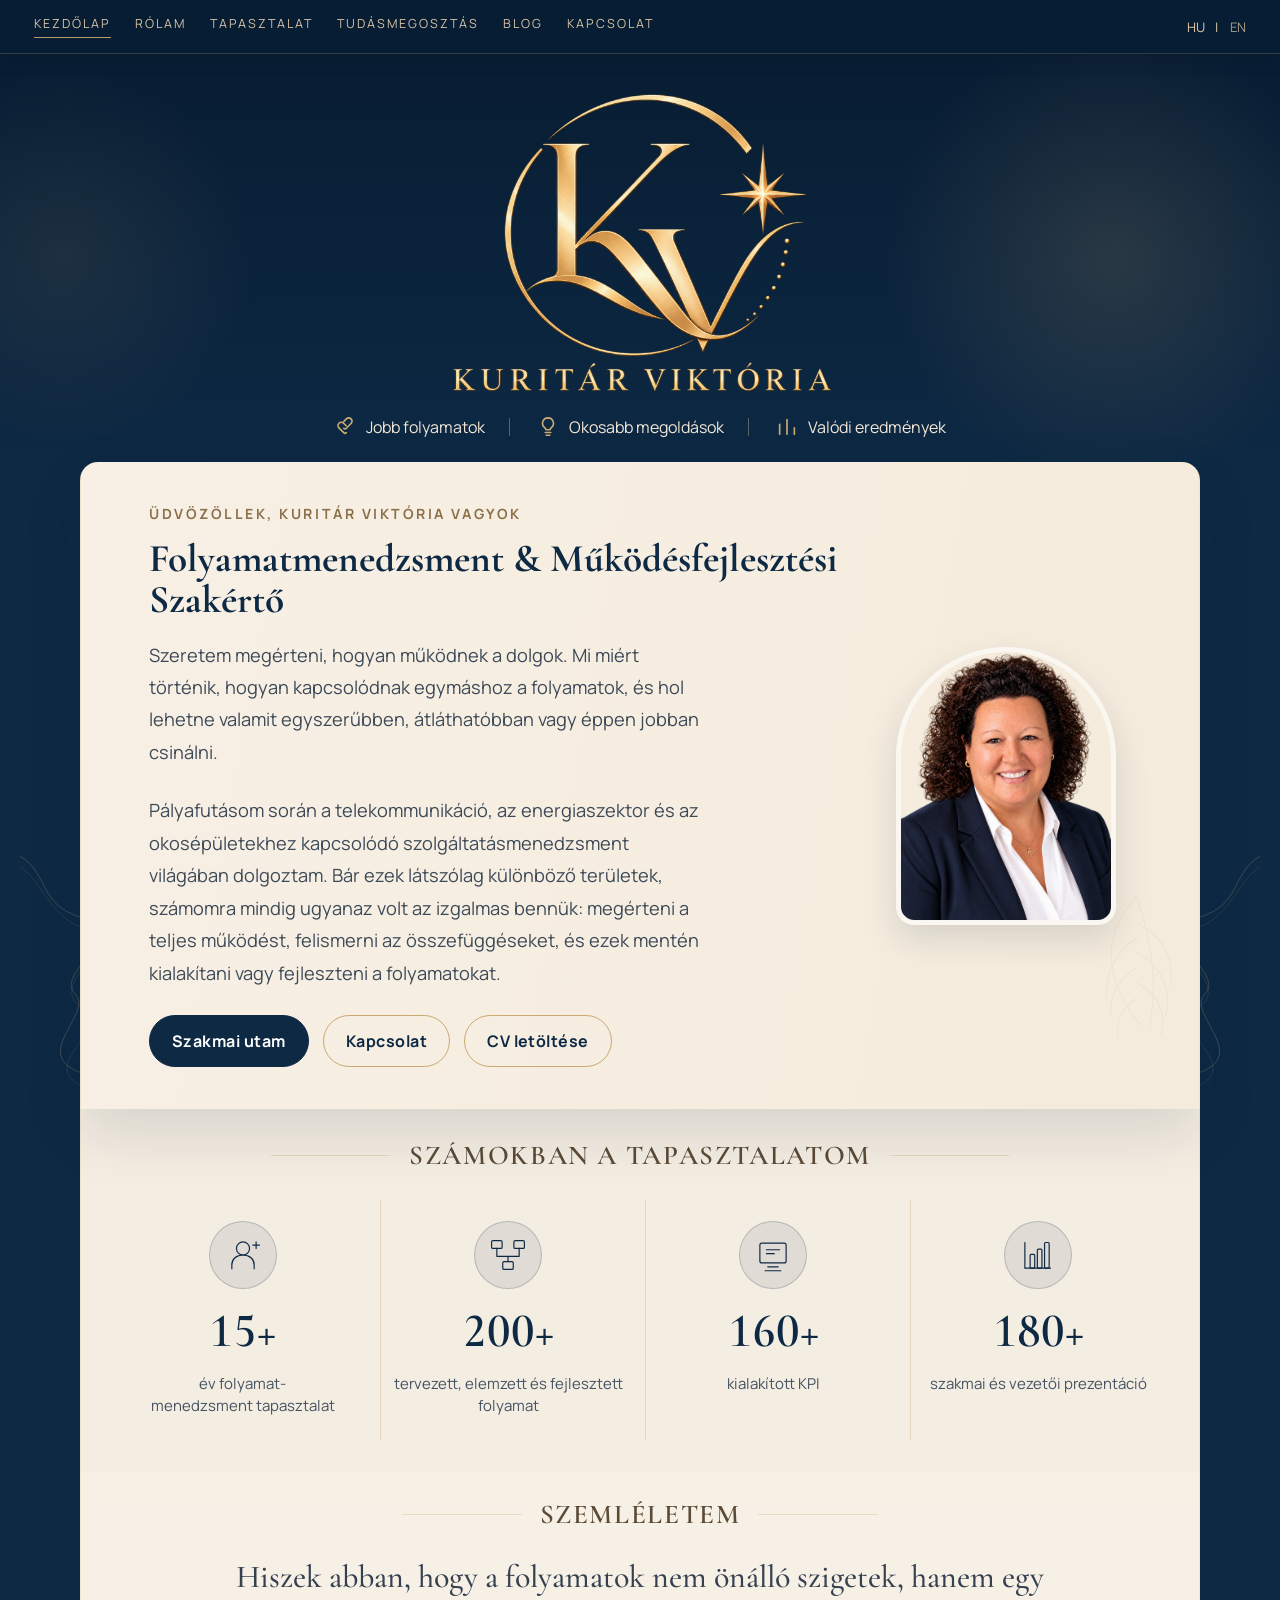
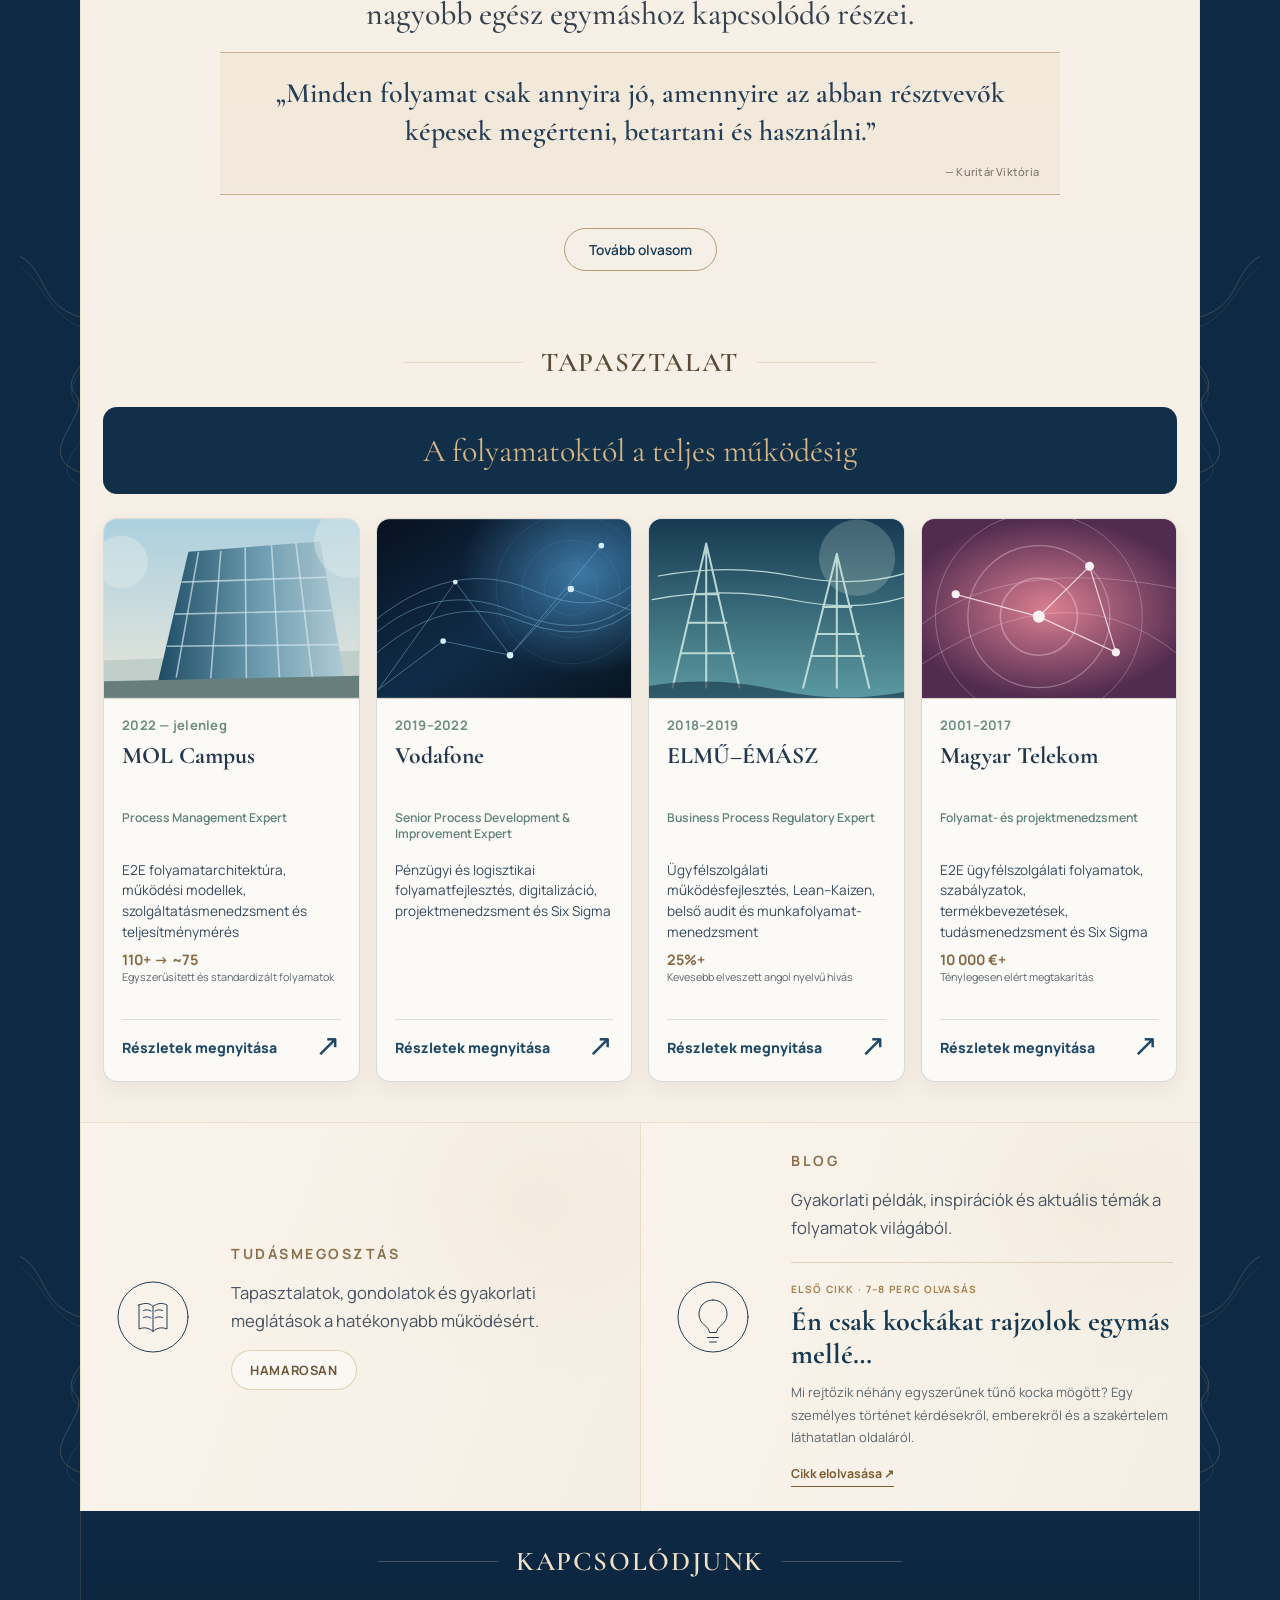
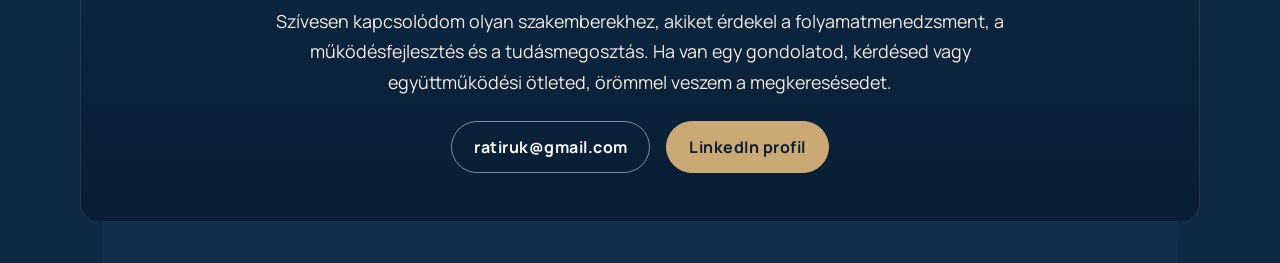
==== index.html @ 0b362d2a "Update index.html" ====
<!doctype html>
<html lang="hu">
<head>
  <meta charset="utf-8">
  <meta name="viewport" content="width=device-width, initial-scale=1">
<meta name="description" content="Kuritár Viktória – folyamatmenedzsment és működésfejlesztés. E2E folyamatok, működési modellek, szakmai tapasztalatok és gondolatok.">  <meta property="og:title" content="Kuritár Viktória | RATIRUK">
  <meta property="og:description" content="Folyamatmenedzsment, működésfejlesztés és szakmai tapasztalatok.">
  <meta property="og:type" content="website">
  <meta property="og:url" content="https://ratiruk.hu/">
  <link rel="canonical" href="https://ratiruk.hu/">
<title>Kuritár Viktória | Folyamatmenedzsment és Működésfejlesztés</title>
  <link rel="preconnect" href="https://fonts.googleapis.com">
  <link rel="preconnect" href="https://fonts.gstatic.com" crossorigin>
  <link href="https://fonts.googleapis.com/css2?family=Cormorant+Garamond:wght@400;500;600;700&family=Manrope:wght@400;500;600;700&family=Allura&display=swap" rel="stylesheet">
  <link rel="stylesheet" href="styles.css">
  <script defer src="script.js"></script>
</head>
<body>
  <a class="skip-link" href="#content">Ugrás a tartalomra</a>

  <div class="site-header">
    <div class="site-header__inner">
      <header class="topbar">
        <nav class="topnav" aria-label="Fő navigáció">
          <a href="#top" data-i18n="navHome">Kezdőlap</a>
          <a href="#about" data-i18n="navAbout">Rólam</a>
          <a href="#experience" data-i18n="navExperience">Tapasztalat</a>
          <a href="#knowledge" data-i18n="navKnowledge">Tudásmegosztás</a>
          <a href="#blog" data-i18n="navBlog">Blog</a>
          <a href="#contact" data-i18n="navContact">Kapcsolat</a>
        </nav>
        <div class="lang-switch" aria-label="Nyelvválasztó">
          <button class="active" data-lang="hu">HU</button>
          <span>|</span>
          <button data-lang="en">EN</button>
        </div>
      </header>
    </div>
  </div>

  <section class="hero-band" id="top">
    <div class="hero-band__ornaments hero-band__ornaments--left" aria-hidden="true"></div>
    <div class="hero-band__ornaments hero-band__ornaments--right" aria-hidden="true"></div>

    <div class="hero-band__inner">


      <div class="hero-layout">

        <div class="hero-center">
          <img class="hero-logo-final" src="assets/kv-final-user.png" alt="Kuritár Viktória – összefonódó arany KV monogram">
          <div class="hero-values">
            <div class="value-item">
              <svg viewBox="0 0 24 24" aria-hidden="true"><path d="M10.6 13.4a2 2 0 0 0 2.8 0l5.2-5.2a3.6 3.6 0 1 0-5.1-5.1L10.8 5.8m2.6 12.4a2 2 0 0 1-2.8 0l-5.2-5.2a3.6 3.6 0 0 1 5.1-5.1l2.7 2.7"/></svg>
              <span data-i18n="motto1">Jobb folyamatok</span>
            </div>
            <div class="value-item">
              <svg viewBox="0 0 24 24" aria-hidden="true"><path d="M9 18h6m-5 3h4M12 2a6 6 0 0 0-3.7 10.7c.8.7 1.4 1.5 1.7 2.3h4c.3-.8.9-1.6 1.7-2.3A6 6 0 0 0 12 2Z"/></svg>
              <span data-i18n="motto2">Okosabb megoldások</span>
            </div>
            <div class="value-item">
              <svg viewBox="0 0 24 24" aria-hidden="true"><path d="M4 20V9m8 11V4m8 16v-7"/></svg>
              <span data-i18n="motto3">Valódi eredmények</span>
            </div>
          </div>
        </div>
      </div>
    </div>
  </section>

  <main id="content" class="page-shell">
    <section class="intro-card section-block">

      <div class="intro-card__content">
        <p class="eyebrow" data-i18n="introEyebrow">Üdvözöllek, Kuritár Viktória vagyok</p>
        <h1 data-i18n="introTitle">Folyamatmenedzsment &amp; Működésfejlesztési Szakértő</h1>
        <p class="intro-card__lead" data-i18n="introLead">Szeretem megérteni, hogyan működnek a dolgok. Mi miért történik, hogyan kapcsolódnak egymáshoz a folyamatok, és hol lehetne valamit egyszerűbben, átláthatóbban vagy éppen jobban csinálni.</p>
        <p class="intro-card__lead intro-card__lead--second" data-i18n="introLead2">Pályafutásom során a telekommunikáció, az energiaszektor és az okosépületekhez kapcsolódó szolgáltatásmenedzsment világában dolgoztam. Bár ezek látszólag különböző területek, számomra mindig ugyanaz volt az izgalmas bennük: megérteni a teljes működést, felismerni az összefüggéseket, és ezek mentén kialakítani vagy fejleszteni a folyamatokat.</p>
        <div class="intro-card__actions">
          <a class="btn btn--solid" href="#experience" data-i18n="ctaExperience">Szakmai utam</a>
          <a class="btn btn--outline" href="#contact" data-i18n="ctaContact">Kapcsolat</a>
          <a class="btn btn--outline" href="assets/Kuritar_Viktoria_CV_EN.pdf" download="Kuritar_Viktoria_CV_EN.pdf" data-i18n="ctaCv">CV letöltése</a>
        </div>
      </div>
      <div class="intro-card__portrait">
        <img src="assets/viktoria-kuritar.png" alt="Kuritár Viktória portréja">
      </div>
      <div class="intro-card__leaf" aria-hidden="true"></div>
    </section>

    <section class="stats-card section-block">
      <div class="section-heading section-heading--center">
        <span data-i18n="statsHeading">Számokban a tapasztalatom</span>
      </div>
      <div class="stats-grid">
        <article class="stat-card stat-card--highlight">
          <div class="stat-card__icon">
            <svg viewBox="0 0 64 64" aria-hidden="true"><circle cx="32" cy="22" r="10"/><path d="M15 53v-6c0-9 7-15 17-15s17 6 17 15v6"/><path d="M47 17h10M52 12v10"/></svg>
          </div>
          <div class="stat-card__body"><strong>15+</strong><span class="stat-label stat-label--first" data-i18n="stat1">év folyamat-<br class="hu-only-break">menedzsment tapasztalat</span></div>
        </article>
        <article class="stat-card stat-card--highlight">
          <div class="stat-card__icon">
            <svg viewBox="0 0 64 64" aria-hidden="true"><rect x="7" y="10" width="16" height="12" rx="2"/><rect x="41" y="10" width="16" height="12" rx="2"/><rect x="24" y="42" width="16" height="12" rx="2"/><path d="M15 22v12h17v8m17-20v12H32"/></svg>
          </div>
          <div class="stat-card__body"><strong>200+</strong><span data-i18n="stat2">tervezett, elemzett és fejlesztett folyamat</span></div>
        </article>
        <article class="stat-card">
          <div class="stat-card__icon">
            <svg viewBox="0 0 64 64" aria-hidden="true"><rect x="12" y="14" width="40" height="30" rx="3"/><path d="M24 50h16M20 56h24"/><path d="M22 24h20M22 30h12"/></svg>
          </div>
          <div class="stat-card__body"><strong>160+</strong><span data-i18n="stat3">kialakított KPI</span></div>
        </article>
        <article class="stat-card">
          <div class="stat-card__icon">
            <svg viewBox="0 0 64 64" aria-hidden="true"><path d="M12 52V13m0 39h39"/><rect x="20" y="31" width="7" height="21" rx="1.5"/><rect x="31" y="23" width="7" height="29" rx="1.5"/><rect x="42" y="13" width="7" height="39" rx="1.5"/></svg>
          </div>
          <div class="stat-card__body"><strong data-i18n="stat4Strong">180+</strong><span data-i18n="stat4">szakmai és vezetői prezentáció</span></div>
        </article>
      </div>
    </section>

    <section id="about" class="philosophy-card section-block">
      <div class="section-heading section-heading--center">
        <span data-i18n="aboutHeading">Szemléletem</span>
      </div>
      <blockquote class="philosophy-quote" data-i18n="aboutQuote">Hiszek abban, hogy a folyamatok nem önálló szigetek, hanem egy nagyobb egész egymáshoz kapcsolódó részei.</blockquote>
      <figure class="philosophy-citation"><blockquote class="philosophy-signature" data-i18n="aboutSignature">„Minden folyamat csak annyira jó, amennyire az abban résztvevők képesek megérteni, betartani és használni.”</blockquote><figcaption class="philosophy-author" data-i18n="aboutAuthor">— Kuritár Viktória</figcaption></figure>
      <button class="philosophy-toggle" type="button" aria-expanded="false" aria-controls="philosophy-more" data-i18n="readMore">Tovább olvasom</button>
      <div id="philosophy-more" class="philosophy-more" hidden>
      <p class="philosophy-text" data-i18n="aboutText1">Számomra a működés valójában egyetlen nagy, összefüggő folyamat, amelyet a könnyebb megértés, tervezés és működtetés érdekében kisebb részekre bontunk. Ezeket azonban sosem érdemes egymástól elszigetelten vizsgálni, hiszen minden folyamat hatással van valami másra.</p>
      <p class="philosophy-text philosophy-text--secondary" data-i18n="aboutText2">Azt is vallom, hogy egy folyamat nem attól jó, hogy szépen néz ki egy ábrán, hanem attól, hogy a gyakorlatban is működik. Ahogy mondani szoktam:</p>
      <p class="philosophy-text" data-i18n="aboutText3">A munkámat leginkább egy GPS működéséhez tudnám hasonlítani. Megtervezem az utat A-ból B-be, megmutatom az irányt és a fontos állomásokat. Ha menet közben akadályba ütközünk, újratervezünk. Mert nem az a lényeg, hogy mindenáron az eredeti útvonalhoz ragaszkodjunk, hanem hogy tudjuk, hová szeretnénk eljutni, és megtaláljuk oda a legjobb utat.</p>
      <p class="philosophy-text philosophy-text--secondary" data-i18n="aboutText4">Számomra erről szól a jó folyamatmenedzsment: világos irányokról, egyértelmű felelősségekről, együttműködésről és olyan megoldásokról, amelyek valóban segítik az emberek mindennapi munkáját.</p>
      </div>
    </section>

    <section id="experience" class="experience-card section-block">
      <div class="section-heading section-heading--center">
        <span data-i18n="expHeading">Tapasztalat</span>
      </div>
      <div class="career-journey" aria-label="Szakmai fejlődési ív">
        <p class="career-journey__eyebrow" data-i18n="journeyHeading">A folyamatoktól a teljes működésig</p>
      </div>
      <div class="experience-grid">
        <article class="exp-tile" data-theme="campus">
          <img src="assets/campus.svg" alt="MOL Campus illusztráció">
          <div class="exp-body">
            <p class="exp-date">2022 — jelenleg</p>
            <h3>MOL Campus</h3>
            <p class="exp-role">Process Management Expert</p>
            <p class="exp-copy" data-i18n="expDesc1">E2E folyamatarchitektúra, működési modellek, szolgáltatásmenedzsment és teljesítménymérés</p>
            <div class="exp-result"><strong>110+ → ~75</strong><span data-i18n="resultCampus">Egyszerűsített és standardizált folyamatok</span></div>
            <div class="exp-footer"><button class="exp-open" data-career="campus" data-i18n="detailsOpen">Részletek megnyitása</button><span class="exp-arrow" aria-hidden="true">↗</span></div>
          </div>
        </article>
        <article class="exp-tile" data-theme="voda">
          <img src="assets/voda.svg" alt="Vodafone illusztráció">
          <div class="exp-body">
            <p class="exp-date">2019–2022</p>
            <h3>Vodafone</h3>
            <p class="exp-role">Senior Process Development &amp; Improvement Expert</p>
            <p class="exp-copy" data-i18n="expDesc2">Pénzügyi és logisztikai folyamatfejlesztés, digitalizáció, projektmenedzsment és Six Sigma</p>
            <div class="exp-result exp-result--empty" aria-hidden="true"></div>
            <div class="exp-footer"><button class="exp-open" data-career="voda" data-i18n="detailsOpen">Részletek megnyitása</button><span class="exp-arrow" aria-hidden="true">↗</span></div>
          </div>
        </article>
        <article class="exp-tile" data-theme="energy">
          <img src="assets/energy.svg" alt="Elmű illusztráció">
          <div class="exp-body">
            <p class="exp-date">2018–2019</p>
            <h3>ELMŰ–ÉMÁSZ</h3>
            <p class="exp-role">Business Process Regulatory Expert</p>
            <p class="exp-copy" data-i18n="expDesc3">Ügyfélszolgálati működésfejlesztés, Lean–Kaizen, belső audit és munkafolyamat-menedzsment</p>
            <div class="exp-result"><strong>25%+</strong><span data-i18n="resultEnergy">Kevesebb elveszett angol nyelvű hívás</span></div>
            <div class="exp-footer"><button class="exp-open" data-career="energy" data-i18n="detailsOpen">Részletek megnyitása</button><span class="exp-arrow" aria-hidden="true">↗</span></div>
          </div>
        </article>
        <article class="exp-tile" data-theme="telekom">
          <img src="assets/telekom.svg" alt="Telekom illusztráció">
          <div class="exp-body">
            <p class="exp-date">2001–2017</p>
            <h3>Magyar Telekom</h3>
            <p class="exp-role" data-i18n="expRole4">Folyamat- és projektmenedzsment</p>
            <p class="exp-copy" data-i18n="expDesc4">E2E ügyfélszolgálati folyamatok, szabályzatok, termékbevezetések, tudásmenedzsment és Six Sigma</p>
            <div class="exp-result"><strong>10 000 €+</strong><span data-i18n="resultTelekom">Ténylegesen elért megtakarítás</span></div>
            <div class="exp-footer"><button class="exp-open" data-career="telekom" data-i18n="detailsOpen">Részletek megnyitása</button><span class="exp-arrow" aria-hidden="true">↗</span></div>
          </div>
        </article>
      </div>
    </section>

    <section class="dual-feature-grid section-block">
      <article id="knowledge" class="feature-card feature-card--knowledge">
        <div class="feature-card__icon">
          <svg viewBox="0 0 160 160" aria-hidden="true"><circle cx="80" cy="80" r="70"/><path d="M52 56c12-5 22-4 28 3 9-7 19-8 28-3v48c-10-4-19-3-28 5-9-8-18-9-28-5V56Z"/><path d="M80 59v50M61 67c5-2 10-2 15 1m-15 13c5-2 10-2 15 1m8-14c5-3 10-3 15-1m-15 15c5-3 10-3 15-1"/></svg>
        </div>
        <div class="feature-card__content">
          <p class="eyebrow" data-i18n="knowledgeHeading">Tudásmegosztás</p>
          <p class="feature-text" data-i18n="knowledgeText">Tapasztalatok, gondolatok és gyakorlati meglátások a hatékonyabb működésért.</p>
          <span class="coming-soon" data-i18n="soon">Hamarosan</span>
        </div>
      </article>
      <article id="blog" class="feature-card feature-card--blog">
        <div class="feature-card__icon">
          <svg viewBox="0 0 160 160" aria-hidden="true"><circle cx="80" cy="80" r="70"/><path d="M80 46c-16 0-28 12-28 28 0 10 5 18 12 23 5 4 8 8 9 14h14c1-6 4-10 9-14 7-5 12-13 12-23 0-16-12-28-28-28Z"/><path d="M69 121h22m-18 9h14"/></svg>
        </div>
        <div class="feature-card__content">
          <p class="eyebrow" data-i18n="blogHeading">Blog</p>
          <p class="feature-text" data-i18n="blogText">Gyakorlati példák, inspirációk és aktuális témák a folyamatok világából.</p>
          <div class="blog-feature-preview">
            <span class="blog-feature-preview__meta" data-i18n="articleMeta">ELSŐ CIKK · 7–8 PERC OLVASÁS</span>
            <h3 data-i18n="articleTitle">Én csak kockákat rajzolok egymás mellé…</h3>
            <p data-i18n="articleExcerpt">Mi rejtőzik néhány egyszerűnek tűnő kocka mögött? Egy személyes történet kérdésekről, emberekről és a szakértelem láthatatlan oldaláról.</p>
            <a class="article-open-link" href="cikkek/csak-kockakat-rajzolok/" data-article-link data-i18n="articleOpen">Cikk elolvasása ↗</a>
          </div>
        </div>
      </article>
    </section>

    <section id="contact" class="contact-band section-block">
      <div class="section-heading section-heading--center section-heading--light">
        <span data-i18n="contactHeading">Kapcsolódjunk</span>
      </div>
      <p class="contact-text" data-i18n="contactText">Szívesen kapcsolódom olyan szakemberekhez, akiket érdekel a folyamatmenedzsment, a működésfejlesztés és a tudásmegosztás. Ha van egy gondolatod, kérdésed vagy együttműködési ötleted, örömmel veszem a megkeresésedet.</p>
      <div class="contact-actions">
        <a class="btn btn--outline-light" href="mailto:ratiruk@gmail.com">ratiruk@gmail.com</a>
        <a class="btn btn--solid-light" href="https://www.linkedin.com/in/vikt%C3%B3ria-kurit%C3%A1r-453890116/" target="_blank" rel="noopener" data-i18n="linkedin">LinkedIn profil</a>
      </div>
    </section>
  </main>

  <div class="career-drawer" hidden>
    <div class="career-drawer__backdrop" data-close-drawer></div>
    <aside class="career-drawer__panel" aria-modal="true" role="dialog" tabindex="-1" aria-labelledby="drawer-title">
      <button class="career-drawer__close" type="button" aria-label="Bezárás" data-close-drawer>×</button>
      <p class="eyebrow" id="drawer-period"></p>
      <h3 id="drawer-title"></h3>
      <p class="drawer-role" id="drawer-role"></p>
      <div class="drawer-copy" id="drawer-copy"></div>
    </aside>
  </div>
</body>
</html>
---- styles.css ----
:root{
  --navy:#0d2944;
  --navy-deep:#081d33;
  --navy-soft:#143655;
  --cream:#f4ede2;
  --cream-soft:#fbf6ee;
  --gold:#caa974;
  --gold-soft:#e7d0ad;
  --text:#223041;
  --muted:#687686;
  --line:rgba(202,169,116,.32);
  --shadow:0 24px 60px rgba(12,26,43,.12);
  --radius:28px;
  --page-width:1120px;
}
*{box-sizing:border-box}
html{scroll-behavior:smooth}
body{
  margin:0;
  color:var(--text);
  font-family:'Manrope',system-ui,sans-serif;
  background:
    linear-gradient(to right,var(--navy) 0, var(--navy) calc((100vw - var(--page-width))/2 + 22px), transparent calc((100vw - var(--page-width))/2 + 22px), transparent calc(100vw - ((100vw - var(--page-width))/2 + 22px)), var(--navy) calc(100vw - ((100vw - var(--page-width))/2 + 22px)), var(--navy) 100%),
    linear-gradient(180deg,#0b2340,#0f2d4b 22%, #102d49 100%);
  min-height:100vh;
}
img{max-width:100%;display:block}
a{text-decoration:none;color:inherit}
button{font:inherit}
.skip-link{position:absolute;left:-9999px;top:0}
.skip-link:focus{left:12px;top:12px;background:#fff;padding:10px 14px;border-radius:10px;z-index:100}

.hero-band{
  position:relative;
  overflow:hidden;
  background:linear-gradient(180deg,var(--navy-deep),var(--navy));
  color:#fff;
}
.hero-band::before,
.hero-band::after{
  content:"";
  position:absolute;
  inset:auto -10% -18% auto;
  width:46vw;height:46vw;
  background:radial-gradient(circle at center,rgba(202,169,116,.16),transparent 55%);
  pointer-events:none;
}
.hero-band::after{inset:-10% auto auto -14%;width:38vw;height:38vw;opacity:.6}
.hero-band__inner{max-width:1320px;margin:0 auto;padding:22px 34px 38px;position:relative;z-index:2}
.topbar{display:flex;justify-content:space-between;align-items:center;gap:24px;margin-bottom:18px}
.topnav{display:flex;flex-wrap:wrap;gap:24px;color:var(--gold-soft);font-size:.78rem;letter-spacing:.16em;text-transform:uppercase}
.topnav a{position:relative;padding-bottom:6px;opacity:.92}
.topnav a:first-child::after,.topnav a:hover::after{content:"";position:absolute;left:0;right:0;bottom:0;height:1px;background:var(--gold)}
.lang-switch{display:flex;align-items:center;gap:10px;color:var(--gold-soft);font-size:.82rem;letter-spacing:.14em;text-transform:uppercase}
.lang-switch button{background:none;border:0;color:inherit;cursor:pointer;opacity:.7;padding:0}
.lang-switch button.active{opacity:1}
.hero-layout{display:grid;grid-template-columns:minmax(150px,1fr) minmax(420px,560px) minmax(150px,1fr);align-items:center;gap:24px;min-height:450px}
.hero-note{display:flex;flex-direction:column;gap:8px;color:var(--gold-soft);font-size:1rem;line-height:1.45}
.hero-note--left{align-items:flex-start}
.hero-note--right{align-items:flex-end;text-align:right;letter-spacing:.08em;text-transform:uppercase;font-size:.92rem}
.hero-script{font-family:'Allura',cursive;font-size:2.25rem;line-height:.92;color:var(--gold-soft)}
.hero-center{display:flex;flex-direction:column;align-items:center;gap:20px;text-align:center}
.hero-brandmark{display:flex;flex-direction:column;align-items:center;gap:10px}
.hero-monogram{font-family:'Cormorant Garamond',serif;font-size:6rem;line-height:.82;font-weight:600;letter-spacing:.08em;color:var(--gold-soft);padding:8px 36px 14px;border:1.5px solid rgba(213,180,126,.78);border-radius:999px;display:inline-block}
.hero-name{font-family:'Cormorant Garamond',serif;font-size:3rem;line-height:.95;letter-spacing:.08em;text-transform:uppercase;color:#f0dfc5}

.hero-logo{width:min(360px,82%);filter:drop-shadow(0 14px 28px rgba(0,0,0,.18))}
.hero-values{display:flex;justify-content:center;gap:26px;flex-wrap:wrap;color:#f2e7d7;font-size:1.02rem}
.value-item{display:flex;align-items:center;gap:10px;position:relative;padding-inline:12px}
.value-item:not(:last-child)::after{content:"";position:absolute;right:-13px;top:10%;bottom:10%;width:1px;background:rgba(231,208,173,.35)}
.value-item svg{width:22px;height:22px;stroke:var(--gold);fill:none;stroke-width:1.8;stroke-linecap:round;stroke-linejoin:round}
.hero-band__ornaments{
  position:absolute;top:0;bottom:0;width:26vw;pointer-events:none;opacity:.9;
}
.hero-band__ornaments--left{left:0;background:
  radial-gradient(ellipse at top left,rgba(202,169,116,.12),transparent 55%),
  url("data:image/svg+xml,%3Csvg xmlns='http://www.w3.org/2000/svg' viewBox='0 0 500 900'%3E%3Cg fill='none' stroke='%23caa974' stroke-width='1.3' opacity='0.8'%3E%3Cpath d='M-30 170 C 80 110, 160 320, 280 220 S 390 160, 530 230'/%3E%3Cpath d='M-40 750 C 120 640, 180 860, 360 770 S 470 720, 550 800'/%3E%3Cpath d='M90 60 C 145 120, 110 190, 150 240' opacity='0.45'/%3E%3C/g%3E%3C/svg%3E") left center/cover no-repeat;}
.hero-band__ornaments--right{right:0;background:
  radial-gradient(ellipse at top right,rgba(202,169,116,.1),transparent 55%),
  url("data:image/svg+xml,%3Csvg xmlns='http://www.w3.org/2000/svg' viewBox='0 0 500 900'%3E%3Cg fill='none' stroke='%23caa974' stroke-width='1.3' opacity='0.8'%3E%3Cpath d='M-30 170 C 80 110, 160 320, 280 220 S 390 160, 530 230'/%3E%3Cpath d='M-40 750 C 120 640, 180 860, 360 770 S 470 720, 550 800'/%3E%3Cpath d='M300 80 C 220 200, 260 240, 210 330' opacity='0.45'/%3E%3C/g%3E%3C/svg%3E") right center/cover no-repeat;transform:scaleX(-1)}

.page-shell{max-width:var(--page-width);margin:-14px auto 0;padding:0 0 42px;position:relative;z-index:3}
.section-block{background:var(--cream-soft);border-inline:1px solid rgba(202,169,116,.18)}
.intro-card{
  display:grid;grid-template-columns:1fr 1.15fr;align-items:stretch;position:relative;overflow:hidden;
  border-radius:18px 18px 0 0;box-shadow:var(--shadow);background:linear-gradient(90deg,#f7efe3 0,#f5ede2 58%,#f3ebde 100%);
}
.intro-card__portrait img{width:100%;height:100%;object-fit:cover;min-height:360px}
.intro-card__content{padding:54px 58px 54px 48px;position:relative;z-index:2}
.eyebrow{margin:0 0 16px;font-size:.88rem;letter-spacing:.18em;text-transform:uppercase;color:#8b704b;font-weight:700}
.intro-card h1{font-family:'Cormorant Garamond',serif;font-size:2.45rem;line-height:1.04;margin:0 0 18px;color:var(--navy)}
.intro-card__lead{margin:0 0 26px;font-size:1.14rem;line-height:1.78;color:#3d4a58;max-width:50ch}
.intro-card__actions{display:flex;gap:14px;flex-wrap:wrap}
.btn{display:inline-flex;align-items:center;justify-content:center;padding:14px 22px;border-radius:999px;border:1px solid var(--gold);font-weight:700;letter-spacing:.03em;transition:.25s ease;cursor:pointer}
.btn--solid{background:var(--navy);border-color:var(--navy);color:#fff}
.btn--outline{background:transparent;color:var(--navy)}
.btn:hover{transform:translateY(-1px);box-shadow:0 10px 20px rgba(10,24,42,.08)}
.btn--outline-light{background:transparent;border-color:rgba(255,255,255,.48);color:#fff}
.btn--solid-light{background:var(--gold);border-color:var(--gold);color:var(--navy-deep)}
.intro-card__leaf{position:absolute;right:34px;bottom:18px;width:130px;height:220px;opacity:.35;background:url("data:image/svg+xml,%3Csvg xmlns='http://www.w3.org/2000/svg' viewBox='0 0 140 220'%3E%3Cg fill='none' stroke='%23c8a773' stroke-width='1.4' opacity='0.55'%3E%3Cpath d='M80 18 C 35 65, 50 118, 84 158'/%3E%3Cpath d='M79 18 C 97 72, 102 114, 93 160'/%3E%3Cpath d='M79 47 C 110 63, 118 85, 117 115'/%3E%3Cpath d='M79 79 C 107 93, 117 120, 111 148'/%3E%3Cpath d='M79 112 C 103 124, 111 144, 106 169'/%3E%3Cpath d='M79 64 C 56 78, 45 103, 47 128'/%3E%3Cpath d='M79 96 C 59 108, 49 127, 52 149'/%3E%3Cpath d='M79 129 C 63 139, 57 153, 59 170'/%3E%3C/g%3E%3C/svg%3E") center/contain no-repeat}

.stats-card{padding:30px 34px 32px;background:var(--cream)}
.section-heading{display:flex;align-items:center;justify-content:center;gap:18px;color:#7f6949;margin-bottom:28px}
.section-heading::before,.section-heading::after{content:"";height:1px;flex:0 1 120px;background:var(--line)}
.section-heading span{font-family:'Cormorant Garamond',serif;font-size:1.7rem;letter-spacing:.06em;text-transform:uppercase;color:#5a4a36;font-weight:600}
.section-heading--light span{color:#f0dfc5}.section-heading--light::before,.section-heading--light::after{background:rgba(240,223,197,.24)}
.stats-grid{display:grid;grid-template-columns:repeat(4,1fr);gap:10px}
.stat-card{display:grid;grid-template-columns:72px 1fr;align-items:center;gap:18px;padding:18px 18px 12px}
.stat-card + .stat-card{border-left:1px solid rgba(202,169,116,.32)}
.stat-card__icon{width:72px;height:72px;border-radius:50%;display:grid;place-items:center;color:var(--navy);background:rgba(13,41,68,.085);border:1px solid rgba(13,41,68,.20)}
.stat-card__icon svg{width:42px;height:42px;stroke:currentColor;fill:none;stroke-width:1.8;stroke-linecap:round;stroke-linejoin:round}
.stat-card__body strong{display:block;font-family:'Cormorant Garamond',serif;font-size:3rem;line-height:.86;color:var(--navy);font-weight:600}
.stat-card__body span{display:block;margin-top:10px;font-size:1.08rem;line-height:1.35;color:#455261}

.philosophy-card{padding:26px 42px 38px;text-align:center;background:linear-gradient(180deg,#f7f0e5,#f5efe7)}
.philosophy-quote{font-family:'Cormorant Garamond',serif;font-size:2rem;line-height:1.15;max-width:880px;margin:10px auto 18px;color:#364150;font-weight:500}
.philosophy-text{max-width:900px;margin:0 auto 12px;font-size:1.12rem;line-height:1.8;color:#455261}
.philosophy-text--secondary{max-width:860px;color:#607082}


.experience-card{padding:30px 22px 40px;background:#f7f0e6}
.experience-grid{display:grid;grid-template-columns:repeat(4,1fr);gap:18px;align-items:stretch}
.exp-tile{background:#fcfaf7;border:1px solid rgba(63,87,86,.18);border-radius:14px;overflow:hidden;display:grid;grid-template-rows:260px 1fr;box-shadow:0 8px 24px rgba(13,41,68,.06)}
.exp-tile::before{display:none}
.exp-tile img{width:100%;height:260px;object-fit:cover;display:block;border:0;border-bottom:1px solid rgba(20,54,85,.10);border-radius:0;background:#ede5d7}
.exp-body{display:flex;flex-direction:column;padding:22px 28px 22px;min-height:100%}
.exp-date{margin:0 0 16px;color:#6d8d84;font-size:1rem;font-weight:700;letter-spacing:.02em}
.exp-tile h3{margin:0 0 10px;min-height:5.1rem;font-family:'Cormorant Garamond',serif;font-size:3rem;line-height:.88;color:#23384f;font-weight:700}
.exp-role{margin:0 0 26px;color:#5f827b;font-size:.90rem;line-height:1.45;font-weight:600}
.exp-copy{margin:0;color:#33495e;line-height:1.7;font-size:1rem;min-height:108px}
.exp-footer{margin-top:12px;padding-top:12px;border-top:1px solid rgba(20,54,85,.14);display:flex;align-items:center;justify-content:space-between;gap:12px}
.exp-open{padding:0;border:0;background:none;color:#204968;font-weight:800;font-size:1rem;cursor:pointer}
.exp-open:hover{text-decoration:underline}
.exp-arrow{font-size:2.3rem;line-height:1;color:#204968;transform:translateY(-2px)}

.dual-feature-grid{display:grid;grid-template-columns:1fr 1fr;gap:0;background:var(--cream)}
.feature-card{display:grid;grid-template-columns:124px 1fr;align-items:center;padding:28px 26px;border-top:1px solid rgba(202,169,116,.24);min-height:210px;background:
  linear-gradient(0deg,rgba(255,255,255,.3),rgba(255,255,255,.3)),
  radial-gradient(circle at 80% 20%,rgba(202,169,116,.12),transparent 35%),
  linear-gradient(110deg,#f6eee2,#f4ecdf 62%,#efe6d8 100%);
}
.feature-card + .feature-card{border-left:1px solid rgba(202,169,116,.24)}
.feature-card__icon{width:92px;height:92px;color:var(--navy);display:grid;place-items:center}
.feature-card__icon svg{width:80px;height:80px;stroke:currentColor;fill:none;stroke-width:1.8;stroke-linecap:round;stroke-linejoin:round;display:block;margin:auto}
.feature-text{margin:8px 0 14px;color:#465363;line-height:1.7;font-size:1.04rem;max-width:40ch}
.coming-soon{display:inline-flex;padding:10px 18px;border:1px solid rgba(202,169,116,.5);border-radius:999px;color:#6a5536;font-weight:700;letter-spacing:.05em;text-transform:uppercase;font-size:.8rem;background:rgba(255,255,255,.46)}

.contact-band{background:linear-gradient(180deg,var(--navy),var(--navy-deep));color:#fff;padding:34px 28px 48px;border-radius:0 0 18px 18px;position:relative;overflow:hidden}
.contact-band::before,.contact-band::after{content:"";position:absolute;left:-8%;right:-8%;height:120px;border-top:1.3px solid rgba(231,208,173,.75);border-radius:50% 50% 0 0/100% 100% 0 0;bottom:-52px;opacity:.8}
.contact-band::after{height:170px;bottom:-82px;opacity:.45}
.contact-text{text-align:center;font-size:1.12rem;color:#f4ecdf;max-width:760px;margin:0 auto 24px;line-height:1.7}
.contact-actions{display:flex;justify-content:center;gap:16px;flex-wrap:wrap}

.career-drawer[hidden]{display:none}
.career-drawer{position:fixed;inset:0;z-index:60}
.career-drawer__backdrop{position:absolute;inset:0;background:rgba(8,24,41,.48);backdrop-filter:blur(3px)}
.career-drawer__panel{position:absolute;top:0;right:0;width:min(520px,96vw);height:100%;background:#fffaf3;padding:48px 34px 36px;box-shadow:-18px 0 40px rgba(0,0,0,.16);overflow:auto;outline:none;border-left:1px solid rgba(202,169,116,.24);transform:translateX(0);}
.career-drawer__close{position:absolute;top:16px;right:16px;border:0;background:transparent;font-size:2rem;line-height:1;color:#7f6949;cursor:pointer}
.career-drawer__panel h3{margin:4px 0 8px;font-family:'Cormorant Garamond',serif;font-size:2.4rem;color:var(--navy)}
.drawer-role{font-size:1rem;color:#876c4c;font-weight:700;margin:0 0 18px;text-transform:uppercase;letter-spacing:.08em}
.drawer-copy p{margin:0 0 14px;line-height:1.8;color:#405062}

@media (max-width: 1180px){
  body{background:linear-gradient(180deg,#0b2340,#102d49 22%,#102d49 100%)}
  .page-shell{padding-inline:18px}
  .hero-band__inner{padding-inline:22px}
}
@media (max-width: 980px){
  .hero-layout{grid-template-columns:1fr;gap:18px;min-height:auto;padding-bottom:10px}
  .hero-note--right,.hero-note--left{align-items:center;text-align:center}
  .intro-card{grid-template-columns:1fr}
  .stats-grid,.experience-grid,.dual-feature-grid{grid-template-columns:1fr 1fr}
  .stat-card:nth-child(odd){border-left:0}
  .stat-card + .stat-card{border-left:none}
  .stat-card{border-top:1px solid rgba(202,169,116,.24)}
  .feature-card + .feature-card{border-left:none;border-top:1px solid rgba(202,169,116,.24)}
}
@media (max-width: 720px){
  .topbar{flex-direction:column;align-items:flex-start}
  .topnav{gap:14px;font-size:.72rem}
  .hero-logo{width:min(300px,84vw)}
  .hero-script{font-size:1.8rem}
  .hero-note--right{font-size:.82rem}
  .intro-card__content{padding:34px 24px 40px}
  .intro-card h1{font-size:1.88rem}
  .intro-card__lead{font-size:1.02rem}
  .section-heading span{font-size:1.4rem}
  .stats-grid,.experience-grid,.dual-feature-grid{grid-template-columns:1fr}
  .stat-card{grid-template-columns:64px 1fr;padding-inline:10px}
  .stat-card__icon{width:64px;height:64px}.stat-card__icon svg{width:38px;height:38px}
  .stat-card__body strong{font-size:2.55rem}
  .philosophy-quote{font-size:1.5rem}
  .philosophy-text{font-size:1rem}
  .feature-card{grid-template-columns:90px 1fr;padding:22px 18px}
  .contact-band{border-radius:0 0 18px 18px}
  .contact-actions .btn{width:100%}
}

/* v9 — brand refinement: fully champagne monogram; restrained personal portrait */
.hero-layout{grid-template-columns:minmax(0,1fr);min-height:410px;max-width:940px;margin:auto}
.hero-center{gap:18px}

.hero-values{margin-top:0;gap:38px;font-size:1.08rem}
.hero-band__ornaments{display:none}
/* The gold hairlines live in the blue side margins, never across the content or contact information. */
body{background-color:var(--navy)}
.page-shell::before,.page-shell::after{content:"";position:absolute;top:0;bottom:0;width:max(0px,calc((100vw - var(--page-width))/2 - 20px));pointer-events:none;z-index:-1;background-image:url("data:image/svg+xml,%3Csvg xmlns='http://www.w3.org/2000/svg' viewBox='0 0 230 1000'%3E%3Cg fill='none' stroke='%23d5b47e' stroke-width='1.6' opacity='.55'%3E%3Cpath d='M-80 70 C130 100 40 280 240 330 S130 540 210 620 S20 860 250 930'/%3E%3Cpath d='M-100 120 C80 90 80 330 250 370 S100 580 230 670 S50 900 250 980' opacity='.46'/%3E%3C/g%3E%3C/svg%3E");background-repeat:repeat-y;background-size:100% 1000px}
.page-shell::before{right:100%}
.page-shell::after{left:100%;transform:scaleX(-1)}
.intro-card{grid-template-columns:minmax(0,1fr) 250px;gap:44px;align-items:center;padding:42px 68px;background:linear-gradient(100deg,#f8f0e5,#f4ebdc);}
.intro-card__content{padding:0}
.intro-card__portrait{order:2;display:flex;align-items:center;justify-content:center;position:relative;z-index:2}
.intro-card__portrait img{width:220px;height:278px;min-height:0;object-fit:cover;object-position:center top;border-radius:120px 120px 20px 20px;box-shadow:0 14px 35px rgba(8,29,51,.13);border:5px solid rgba(255,255,255,.58)}
.intro-card__leaf{right:6px;opacity:.18}
.philosophy-text--secondary{color:#455261}
.contact-band::before,.contact-band::after{display:none}
@media(max-width:1180px){.page-shell::before,.page-shell::after{display:none}}
@media(max-width:980px){.intro-card{grid-template-columns:minmax(0,1fr) 195px;gap:20px;padding:38px 32px}.intro-card__portrait img{width:175px;height:225px}.hero-values{margin-top:0}.hero-name{font-size:2.45rem}.hero-monogram{font-size:4.8rem;padding:8px 28px 12px}.exp-tile h3{font-size:2.45rem;min-height:4.3rem}.exp-copy{min-height:128px}}
@media(max-width:720px){.intro-card{grid-template-columns:1fr;gap:18px;padding:32px 22px}.intro-card__portrait{grid-row:2;justify-content:flex-start}.intro-card__portrait img{width:148px;height:185px}.hero-values{margin-top:0;gap:12px}.value-item{padding-inline:6px;font-size:.88rem}.value-item:not(:last-child)::after{display:none}.hero-layout{min-height:330px}.hero-monogram{font-size:4rem;padding:8px 24px 10px}.hero-name{font-size:2rem;text-align:center}.experience-grid{grid-template-columns:1fr}.exp-tile{grid-template-rows:220px 1fr}.exp-tile img{height:220px}.exp-tile h3{font-size:2.2rem;min-height:auto}.exp-copy{min-height:auto}}

/* v14 – approved interconnected KV signature and balanced experience cards */
.hero-layout{min-height:0;max-width:1080px}
.hero-center{gap:4px}
.hero-logo-final{display:block;width:min(448px,70vw);height:auto;object-fit:contain;mix-blend-mode:normal}
.hero-values{margin-top:0;gap:28px;font-size:1rem}
.experience-grid{gap:16px;grid-template-columns:repeat(4,minmax(0,1fr))}
.exp-tile{grid-template-rows:180px 1fr;min-width:0}
.exp-tile img{height:180px;object-fit:cover}
.exp-body{padding:17px 18px 18px;display:grid;grid-template-rows:auto auto auto 1fr auto;align-content:start;row-gap:6px}
.exp-date{font-size:.82rem;margin-bottom:4px}
.exp-tile h3{font-size:clamp(1.48rem,1.8vw,1.86rem);line-height:1.02;min-height:3.75rem;margin:0}
.exp-role{font-size:.76rem;line-height:1.34;min-height:2.75rem;margin:0;color:#5f827b;font-weight:600;display:flex;align-items:flex-start}
.exp-copy{font-size:.85rem;line-height:1.52;min-height:4.45rem;margin:0}
.exp-open{font-size:.88rem}
.exp-arrow{font-size:1.9rem}
@media(max-width:980px){.experience-grid{grid-template-columns:repeat(2,minmax(0,1fr))}.exp-tile{grid-template-rows:180px 1fr}.exp-tile img{height:180px}.exp-tile h3{font-size:1.72rem;min-height:0}.exp-copy,.exp-role{min-height:0}.exp-body{row-gap:5px}}
@media(max-width:720px){.hero-logo-final{width:min(400px,82vw)}.hero-values{gap:12px}.experience-grid{grid-template-columns:1fr}.exp-tile{grid-template-rows:210px 1fr}.exp-tile img{height:210px}.exp-body{padding:20px;row-gap:6px}.exp-tile h3{font-size:1.75rem;min-height:0}.exp-copy,.exp-role{min-height:0}}

/* v18: jóváhagyott tartalmak hosszabb bekezdéseinek olvashatósága */
.intro-card__lead--second{margin-top:12px}
.philosophy-signature{max-width:840px;margin:25px auto;padding:20px 26px;border-left:3px solid #caa974;background:rgba(202,169,116,.09);font-family:'Cormorant Garamond',serif;font-size:clamp(1.3rem,2.4vw,1.75rem);line-height:1.35;color:#253e56;font-weight:600;text-align:left}
.philosophy-text{max-width:850px;line-height:1.75}
.drawer-copy p{margin-bottom:1.15em;line-height:1.8}
.drawer-copy p:last-child{margin-bottom:0}
@media(max-width:720px){.philosophy-signature{padding:14px 18px}}

/* v19: állandóan elérhető navigáció a teljes oldalon */
.site-header{position:sticky;top:0;z-index:200;background:rgba(8,29,51,.97);border-bottom:1px solid rgba(202,169,116,.22);box-shadow:0 5px 20px rgba(3,17,30,.12);-webkit-backdrop-filter:blur(12px);backdrop-filter:blur(12px)}
.site-header__inner{max-width:1320px;margin:auto;padding:15px 34px}
.site-header .topbar{margin-bottom:0}
.site-header .topnav{color:var(--gold-soft)}
.site-header .lang-switch{color:var(--gold-soft);flex-shrink:0}
html{scroll-padding-top:85px}
[id]{scroll-margin-top:85px}
@media(max-width:720px){
 .site-header__inner{padding:10px 14px}
 .site-header .topbar{flex-direction:row;align-items:center;gap:10px}
 .site-header .topnav{flex:1;min-width:0;overflow-x:auto;flex-wrap:nowrap;white-space:nowrap;gap:16px;scrollbar-width:thin;-webkit-overflow-scrolling:touch;padding-bottom:3px}
 .site-header .topnav a{flex:none;font-size:.68rem}
 .site-header .lang-switch{gap:5px;font-size:.72rem}
 html{scroll-padding-top:74px}
 [id]{scroll-margin-top:74px}
}

/* v20: approved portfolio improvements */
.philosophy-more[hidden]{display:none}.philosophy-toggle{display:inline-flex;margin:12px auto 7px;border:1px solid #b69a72;border-radius:99px;background:transparent;color:#173c56;padding:11px 24px;font:600 .86rem Manrope,sans-serif;cursor:pointer}.philosophy-toggle:hover{background:#ebdfce}.philosophy-signature{margin-top:14px;margin-bottom:14px}
.career-journey{margin:0 0 25px;background:#122f49;border-radius:14px;padding:20px 24px;color:#f8f0e5}.career-journey__eyebrow{text-align:center;margin:0 0 14px;color:#d5b583;font-family:'Cormorant Garamond',serif;font-size:1.5rem}.career-journey__grid{display:grid;grid-template-columns:repeat(4,minmax(0,1fr));gap:5px}.career-journey__grid>div{text-align:center;padding:8px;min-width:0;border-top:2px solid #bb9b6e}.career-journey__grid span{display:block;color:#c9a87c;font-size:.72rem;margin-bottom:7px}.career-journey__grid strong{font-size:.81rem;line-height:1.35;display:block;font-weight:600}
.outcomes-section{padding:28px 34px 34px}.outcomes-grid{display:grid;grid-template-columns:repeat(3,minmax(0,1fr));gap:18px}.outcome-tile{border:1px solid #d8c6a8;background:#f7f0e6;min-height:170px;border-radius:13px;padding:23px 18px;display:flex;flex-direction:column;align-items:center;justify-content:center;text-align:center;gap:9px;cursor:pointer;color:#163852;font-family:Manrope,sans-serif;transition:transform .18s,box-shadow .18s}.outcome-tile:hover{transform:translateY(-3px);box-shadow:0 10px 22px #173b5420}.outcome-tile strong{font-family:'Cormorant Garamond',serif;font-size:clamp(1.9rem,3vw,2.75rem);line-height:1;color:#2d4c61}.outcome-tile span{font-size:.85rem;font-weight:600}.outcome-tile small{font-size:.74rem;color:#6b7a82}.outcome-tile .outcome-open{font-size:.75rem;color:#906c3e;margin-top:4px}
:focus-visible{outline:3px solid #bd9154!important;outline-offset:3px}body{overflow-x:hidden}
@media(max-width:760px){.career-journey__grid{grid-template-columns:repeat(2,minmax(0,1fr));gap:14px}.outcomes-grid{grid-template-columns:1fr}.outcomes-section{padding:25px 18px}.outcome-tile{min-height:128px}.career-journey{padding:18px 14px}}
@media(prefers-reduced-motion:reduce){*,*:before,*:after{scroll-behavior:auto!important;transition:none!important;animation:none!important}}

/* v21 – approved aesthetic refinement */
.stats-grid{align-items:stretch}
.stat-card{display:flex;flex-direction:column;align-items:center;justify-content:flex-start;text-align:center;gap:0;padding:21px 11px 24px;min-width:0}
.stat-card__icon{flex:none;width:68px;height:68px;margin:0 auto 17px}
.stat-card__body{display:flex;flex-direction:column;align-items:center;width:100%;min-width:0}
.stat-card__body strong{display:block;min-height:58px;font-size:3rem;line-height:1.08;font-variant-numeric:lining-nums tabular-nums}
.stat-card__body span{margin-top:8px;font-size:clamp(.81rem,1.17vw,1rem);line-height:1.48;max-width:240px;overflow-wrap:normal;hyphens:manual}
.philosophy-card{text-align:center}
.philosophy-quote{text-align:center;margin-inline:auto}
.philosophy-citation{max-width:840px;margin:19px auto 21px;text-align:center}
.philosophy-citation .philosophy-signature{max-width:100%;margin:0;padding:22px 25px 13px;border-left:0;border-top:1px solid rgba(184,148,100,.65);border-bottom:0;background:rgba(202,169,116,.09);text-align:center}
.philosophy-author{display:block;font:500 .69rem Manrope,sans-serif;color:#7e7569;text-align:right;padding:0 21px 15px;background:rgba(202,169,116,.09);border-bottom:1px solid rgba(184,148,100,.65);letter-spacing:.02em}
.career-journey{margin-bottom:24px;padding:24px 14px}
.career-journey__eyebrow{font-size:clamp(1.55rem,2.55vw,2rem);margin:0;text-align:center}
.exp-body{grid-template-rows:auto auto auto auto 1fr auto}
.exp-result{font-family:Manrope,sans-serif;min-height:49px;display:flex;flex-direction:column;gap:3px;align-items:flex-start;color:#57636e;margin-top:4px}
.exp-result strong{font-weight:700;font-size:.9rem;line-height:1.1;color:#876842}
.exp-result span{font-size:.67rem;line-height:1.3}
@media(max-width:980px){.stats-grid{grid-template-columns:repeat(2,minmax(0,1fr))}.stat-card{display:flex;flex-direction:column}.stat-card__body strong{min-height:55px}.exp-result{min-height:0}}
@media(max-width:720px){.stats-grid{grid-template-columns:repeat(2,minmax(0,1fr))}.stat-card{display:flex;flex-direction:column;padding:17px 8px 19px}.stat-card__icon{width:57px;height:57px;margin-bottom:12px}.stat-card__body strong{font-size:2.5rem;min-height:50px}.stat-card__body span{font-size:.78rem;line-height:1.4}.philosophy-citation .philosophy-signature{padding:15px 15px 10px}.philosophy-author{padding:0 14px 13px}.career-journey{padding:19px 12px}}
@media(max-width:400px){.stat-card__body span{font-size:.71rem}.stat-card__body strong{font-size:2.25rem}}

/* v22: align Vodafone footer with the other three career cards */
.exp-result--empty{visibility:hidden;pointer-events:none}

/* v23 – first article teaser */
.blog-feature-preview{margin-top:20px;padding-top:19px;border-top:1px solid rgba(180,150,105,.35);max-width:530px}.blog-feature-preview__meta{display:block;color:#a7804d;letter-spacing:.13em;text-transform:uppercase;font-size:.63rem;font-weight:700;margin-bottom:9px}.blog-feature-preview h3{margin:0 0 10px;color:#153951;font-family:'Cormorant Garamond',serif;font-size:clamp(1.35rem,2.2vw,1.8rem);line-height:1.17}.blog-feature-preview p{font-size:.81rem;line-height:1.75;margin:0 0 12px;color:#5a656b}.article-open-link{font:700 .77rem Manrope,sans-serif;color:#7c5b30;text-decoration:none;border-bottom:1px solid currentColor;padding-bottom:4px}.article-open-link:hover{color:#123852}
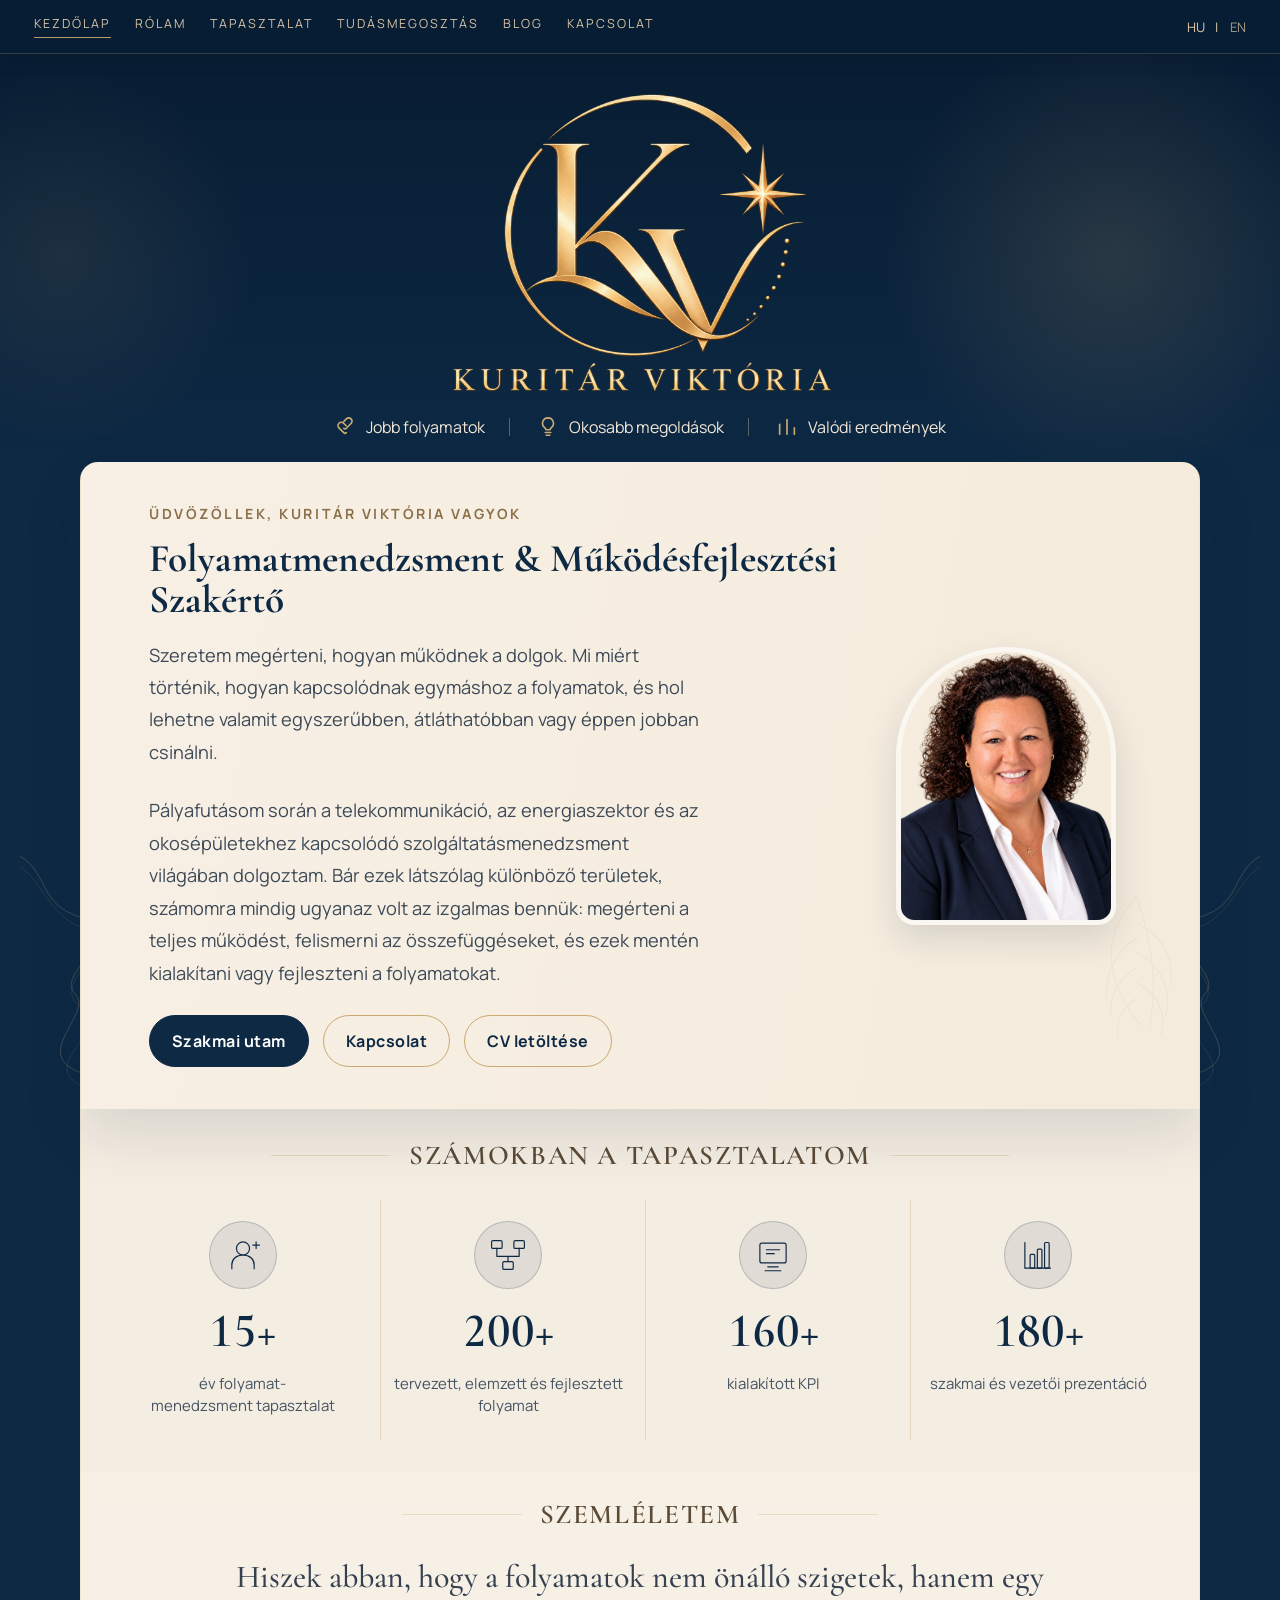
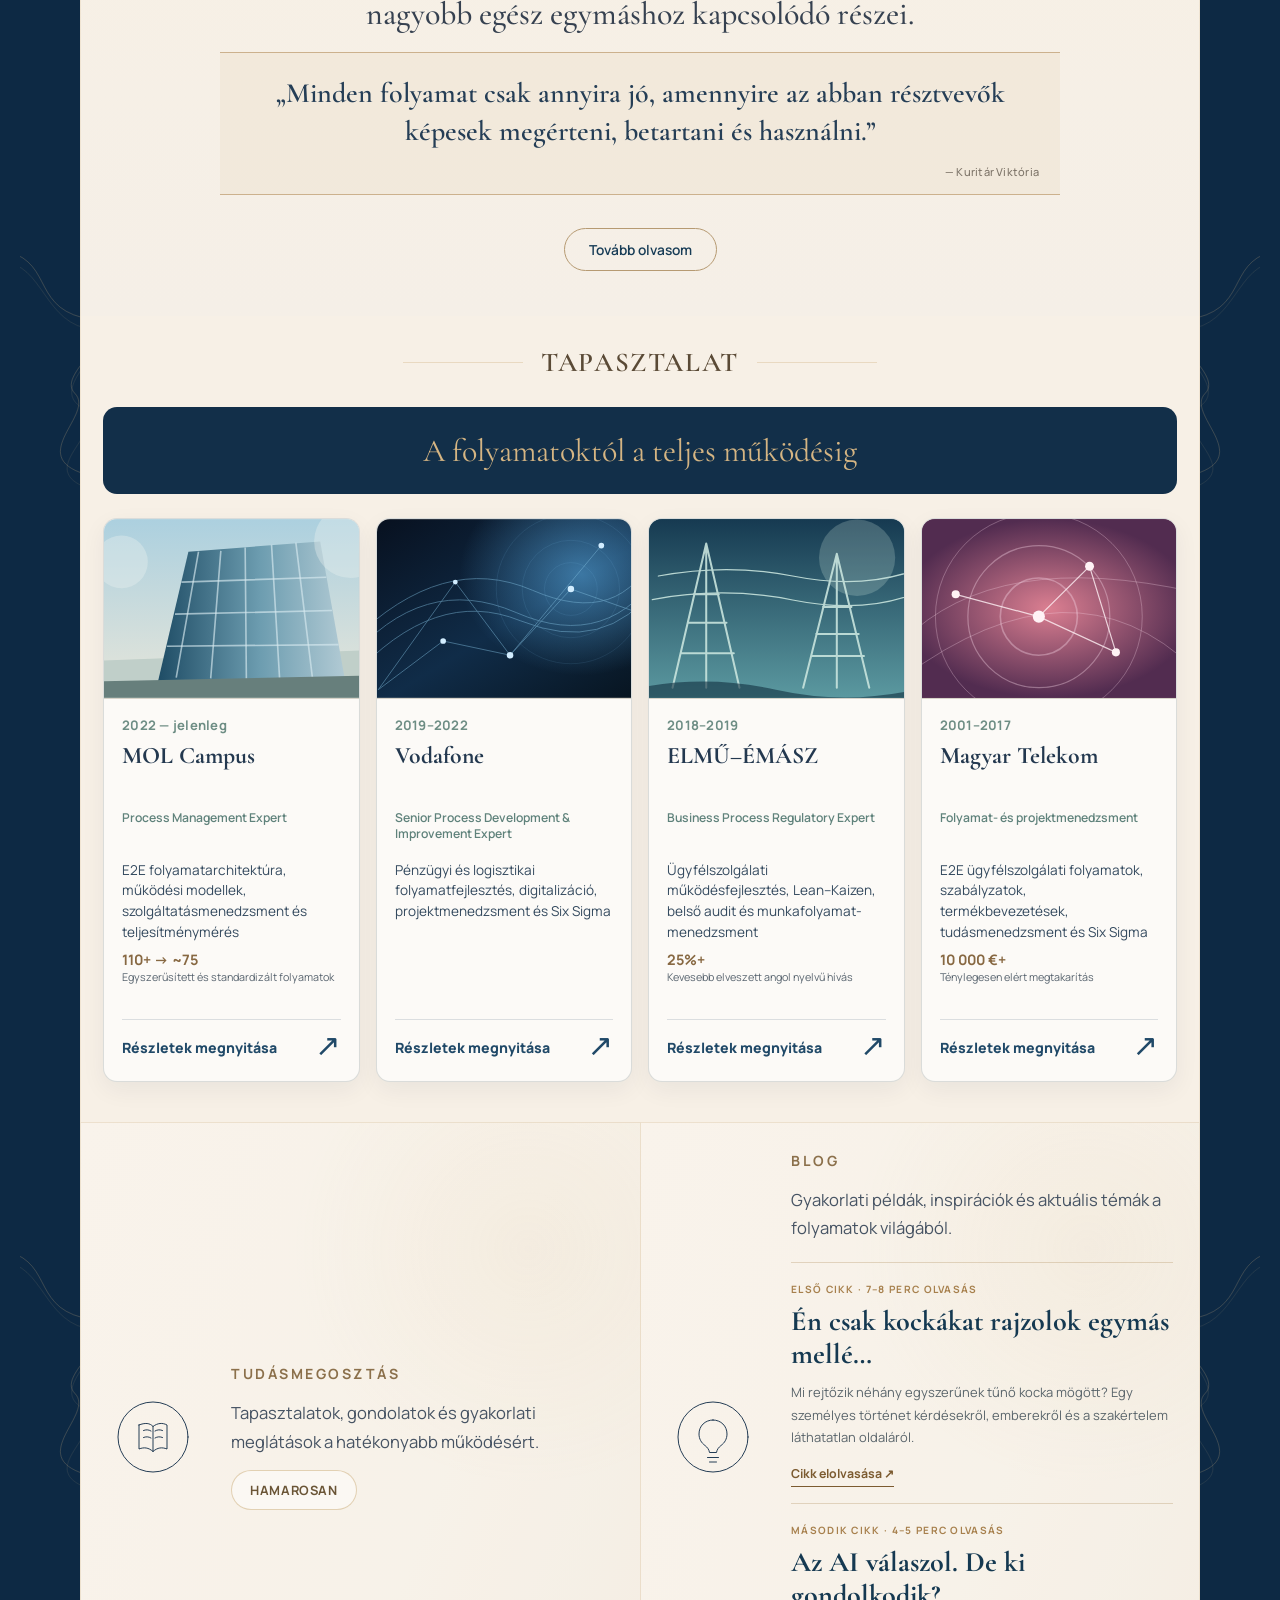
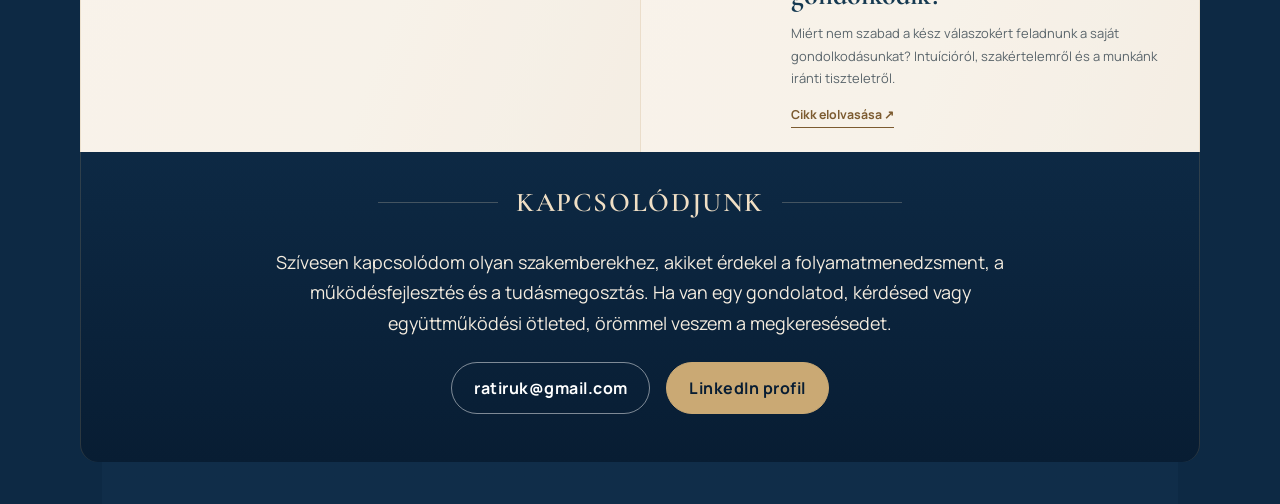
==== commit 641acd03: "Publish second RATIRUK article about AI and independent thinking (HU/EN)" ====
--- a/index.html
+++ b/index.html
@@ -4,6 +4,7 @@
   <meta charset="utf-8">
   <meta name="viewport" content="width=device-width, initial-scale=1">
 <meta name="description" content="Kuritár Viktória – folyamatmenedzsment és működésfejlesztés. E2E folyamatok, működési modellek, szakmai tapasztalatok és gondolatok.">  <meta property="og:title" content="Kuritár Viktória | RATIRUK">
+ <meta property="og:title" content="Kuritár Viktória | RATIRUK">
   <meta property="og:description" content="Folyamatmenedzsment, működésfejlesztés és szakmai tapasztalatok.">
   <meta property="og:type" content="website">
   <meta property="og:url" content="https://ratiruk.hu/">
@@ -14,6 +15,20 @@
   <link href="https://fonts.googleapis.com/css2?family=Cormorant+Garamond:wght@400;500;600;700&family=Manrope:wght@400;500;600;700&family=Allura&display=swap" rel="stylesheet">
   <link rel="stylesheet" href="styles.css">
   <script defer src="script.js"></script>
+<script type="application/ld+json">
+{
+  "@context": "https://schema.org",
+  "@type": "Person",
+  "@id": "https://ratiruk.hu/#person",
+  "name": "Kuritár Viktória",
+  "url": "https://ratiruk.hu/",
+  "jobTitle": "Folyamatmenedzsment és Működésfejlesztési Szakértő",
+  "description": "Folyamatmenedzsmenttel, működésfejlesztéssel és E2E folyamatokkal foglalkozó szakember.",
+  "sameAs": [
+    "https://www.linkedin.com/in/vikt%C3%B3ria-kurit%C3%A1r-453890116/"
+  ]
+}
+</script>
 </head>
 <body>
   <a class="skip-link" href="#content">Ugrás a tartalomra</a>
@@ -214,6 +229,12 @@
             <p data-i18n="articleExcerpt">Mi rejtőzik néhány egyszerűnek tűnő kocka mögött? Egy személyes történet kérdésekről, emberekről és a szakértelem láthatatlan oldaláról.</p>
             <a class="article-open-link" href="cikkek/csak-kockakat-rajzolok/" data-article-link data-i18n="articleOpen">Cikk elolvasása ↗</a>
           </div>
+          <div class="blog-feature-preview">
+            <span class="blog-feature-preview__meta" data-i18n="article2Meta">MÁSODIK CIKK · 4–5 PERC OLVASÁS</span>
+            <h3 data-i18n="article2Title">Az AI válaszol. De ki gondolkodik?</h3>
+            <p data-i18n="article2Excerpt">Miért nem szabad a kész válaszokért feladnunk a saját gondolkodásunkat? Intuícióról, szakértelemről és a munkánk iránti tiszteletről.</p>
+            <a class="article-open-link" href="cikkek/az-ai-valaszol-de-ki-gondolkodik/" data-article-link="ai" data-i18n="articleOpen">Cikk elolvasása ↗</a>
+          </div>
         </div>
       </article>
     </section>
@@ -240,5 +261,6 @@
       <div class="drawer-copy" id="drawer-copy"></div>
     </aside>
   </div>
+<!-- Cloudflare Web Analytics --><script type='module' src='https://static.cloudflareinsights.com/beacon.min.js' data-cf-beacon='{"token": "4f9561ffe116478b8d4dfbc28d95b921"}'></script><!-- End Cloudflare Web Analytics -->
 </body>
 </html>
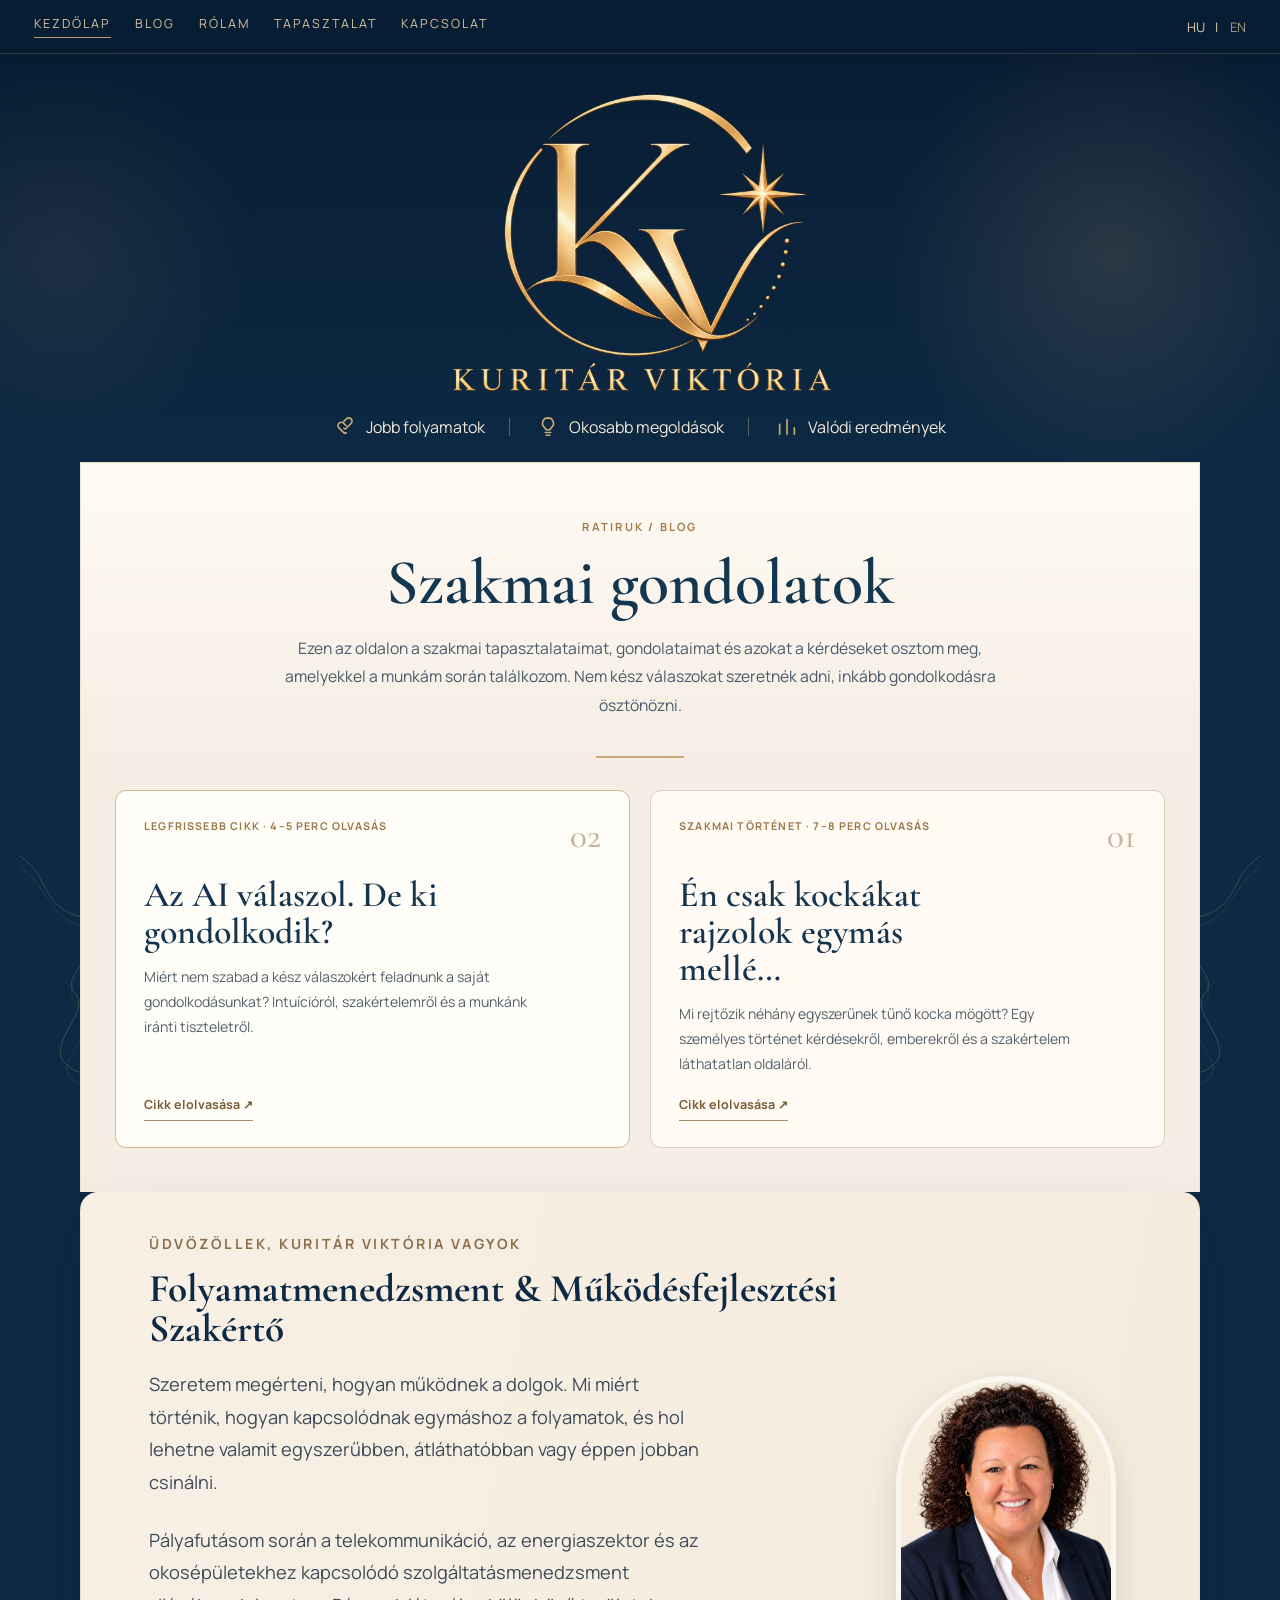
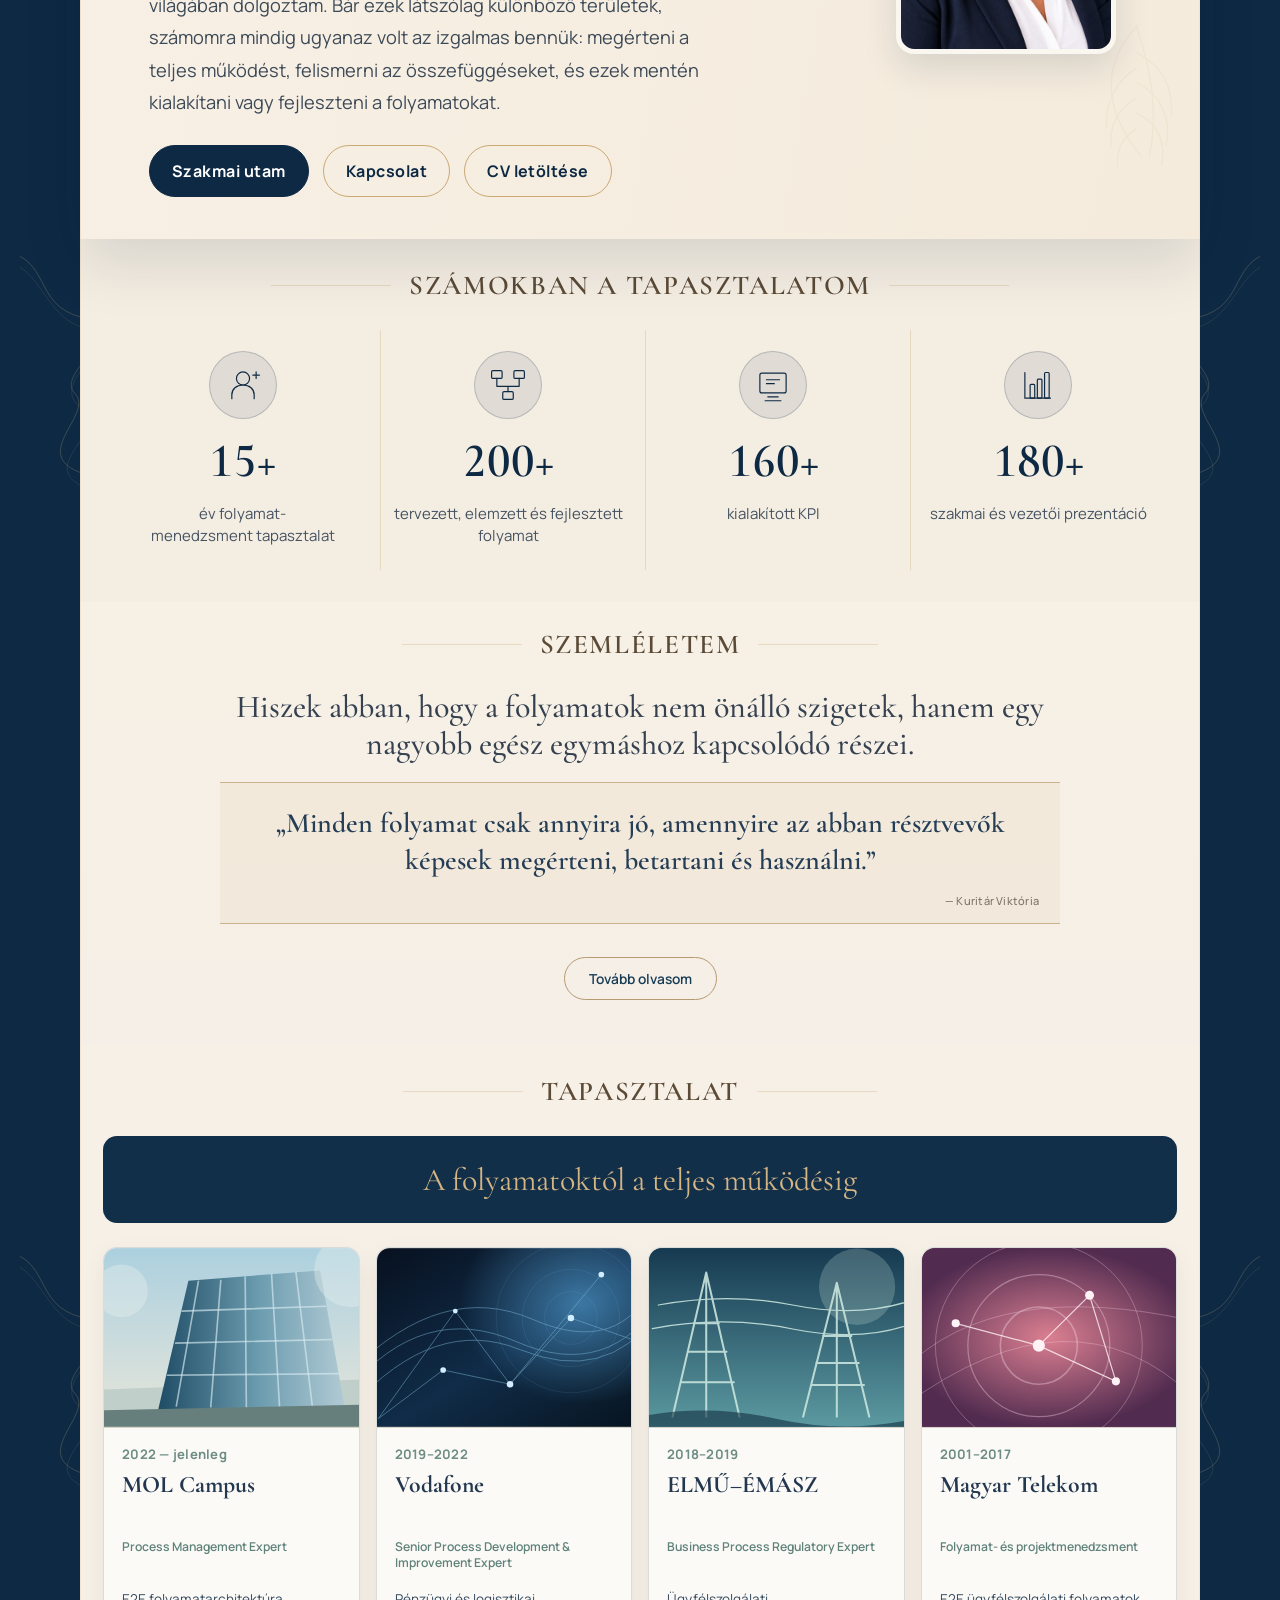
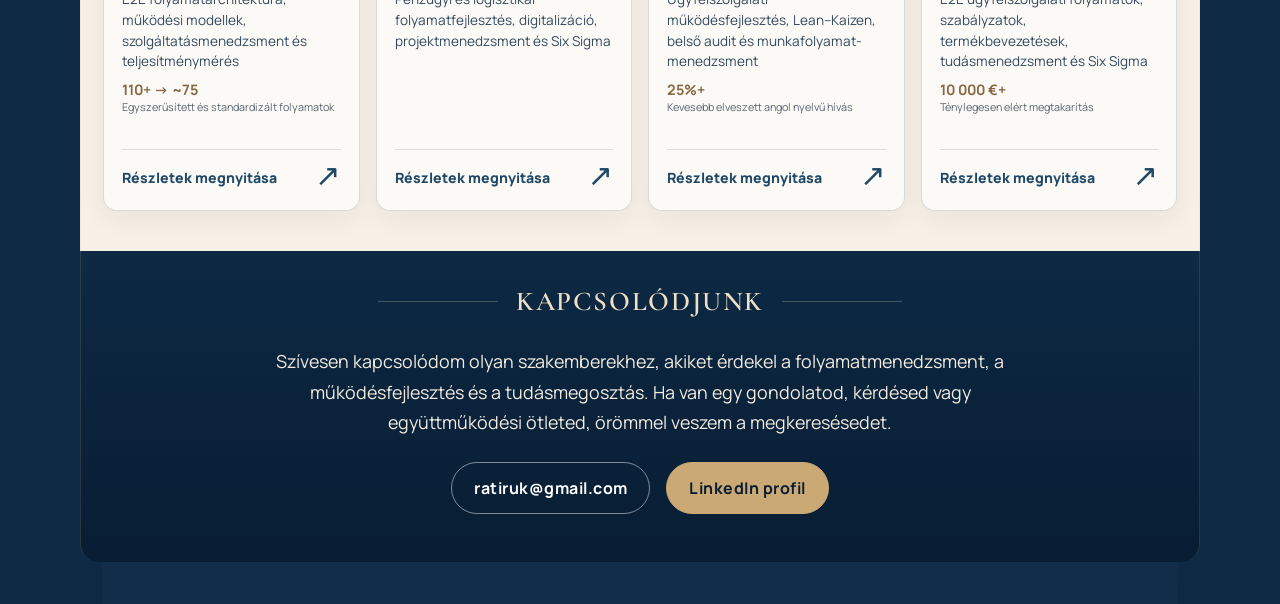
==== commit f0b7f6a1: "RATIRUK v27: Blog fókusz, Szakmai gondolatok előre, HU/EN megjelenés" ====
--- a/index.html
+++ b/index.html
@@ -3,8 +3,8 @@
 <head>
   <meta charset="utf-8">
   <meta name="viewport" content="width=device-width, initial-scale=1">
-<meta name="description" content="Kuritár Viktória – folyamatmenedzsment és működésfejlesztés. E2E folyamatok, működési modellek, szakmai tapasztalatok és gondolatok.">  <meta property="og:title" content="Kuritár Viktória | RATIRUK">
- <meta property="og:title" content="Kuritár Viktória | RATIRUK">
+<meta name="description" content="Kuritár Viktória – folyamatmenedzsment és működésfejlesztés. E2E folyamatok, működési modellek, szakmai tapasztalatok és gondolatok.">
+  <meta property="og:title" content="Kuritár Viktória | RATIRUK">
   <meta property="og:description" content="Folyamatmenedzsment, működésfejlesztés és szakmai tapasztalatok.">
   <meta property="og:type" content="website">
   <meta property="og:url" content="https://ratiruk.hu/">
@@ -14,7 +14,7 @@
   <link rel="preconnect" href="https://fonts.gstatic.com" crossorigin>
   <link href="https://fonts.googleapis.com/css2?family=Cormorant+Garamond:wght@400;500;600;700&family=Manrope:wght@400;500;600;700&family=Allura&display=swap" rel="stylesheet">
   <link rel="stylesheet" href="styles.css">
-  <script defer src="script.js"></script>
+  <script defer src="script.js?v=20261121-blog-v27"></script>
 <script type="application/ld+json">
 {
   "@context": "https://schema.org",
@@ -38,10 +38,9 @@
       <header class="topbar">
         <nav class="topnav" aria-label="Fő navigáció">
           <a href="#top" data-i18n="navHome">Kezdőlap</a>
+          <a href="#blog" data-i18n="navBlog">Blog</a>
           <a href="#about" data-i18n="navAbout">Rólam</a>
           <a href="#experience" data-i18n="navExperience">Tapasztalat</a>
-          <a href="#knowledge" data-i18n="navKnowledge">Tudásmegosztás</a>
-          <a href="#blog" data-i18n="navBlog">Blog</a>
           <a href="#contact" data-i18n="navContact">Kapcsolat</a>
         </nav>
         <div class="lang-switch" aria-label="Nyelvválasztó">
@@ -84,6 +83,38 @@
   </section>
 
   <main id="content" class="page-shell">
+    <section id="blog" class="blog-hub section-block" aria-labelledby="blog-heading">
+      <div class="blog-hub__heading">
+        <p class="blog-hub__eyebrow" data-i18n="blogKicker">RATIRUK / BLOG</p>
+        <h2 id="blog-heading" data-i18n="blogHeading">Szakmai gondolatok</h2>
+        <p class="blog-hub__intro" data-i18n="blogText">Ezen az oldalon a szakmai tapasztalataimat, gondolataimat és azokat a kérdéseket osztom meg, amelyekkel a munkám során találkozom. Nem kész válaszokat szeretnék adni, inkább gondolkodásra ösztönözni.</p>
+      </div>
+      <div class="blog-hub__articles">
+        <article class="blog-article blog-article--latest">
+          <div class="blog-article__topline">
+            <span class="blog-article__label" data-i18n="article2Meta">LEGFRISSEBB CIKK · 4–5 PERC OLVASÁS</span>
+            <span class="blog-article__number" aria-hidden="true">02</span>
+          </div>
+          <div class="blog-article__main">
+            <h3 data-i18n="article2Title">Az AI válaszol. De ki gondolkodik?</h3>
+            <p data-i18n="article2Excerpt">Miért nem szabad a kész válaszokért feladnunk a saját gondolkodásunkat? Intuícióról, szakértelemről és a munkánk iránti tiszteletről.</p>
+          </div>
+          <a class="blog-article__link" href="cikkek/az-ai-valaszol-de-ki-gondolkodik/" data-article-link-ai data-i18n="articleOpen">Cikk elolvasása ↗</a>
+        </article>
+        <article class="blog-article blog-article--story">
+          <div class="blog-article__topline">
+            <span class="blog-article__label" data-i18n="articleMeta">SZAKMAI TÖRTÉNET · 7–8 PERC OLVASÁS</span>
+            <span class="blog-article__number" aria-hidden="true">01</span>
+          </div>
+          <div class="blog-article__main">
+            <h3 data-i18n="articleTitle">Én csak kockákat rajzolok egymás mellé…</h3>
+            <p data-i18n="articleExcerpt">Mi rejtőzik néhány egyszerűnek tűnő kocka mögött? Egy személyes történet kérdésekről, emberekről és a szakértelem láthatatlan oldaláról.</p>
+          </div>
+          <a class="blog-article__link" href="cikkek/csak-kockakat-rajzolok/" data-article-link data-i18n="articleOpen">Cikk elolvasása ↗</a>
+        </article>
+      </div>
+    </section>
+
     <section class="intro-card section-block">
 
       <div class="intro-card__content">
@@ -203,40 +234,6 @@
           </div>
         </article>
       </div>
-    </section>
-
-    <section class="dual-feature-grid section-block">
-      <article id="knowledge" class="feature-card feature-card--knowledge">
-        <div class="feature-card__icon">
-          <svg viewBox="0 0 160 160" aria-hidden="true"><circle cx="80" cy="80" r="70"/><path d="M52 56c12-5 22-4 28 3 9-7 19-8 28-3v48c-10-4-19-3-28 5-9-8-18-9-28-5V56Z"/><path d="M80 59v50M61 67c5-2 10-2 15 1m-15 13c5-2 10-2 15 1m8-14c5-3 10-3 15-1m-15 15c5-3 10-3 15-1"/></svg>
-        </div>
-        <div class="feature-card__content">
-          <p class="eyebrow" data-i18n="knowledgeHeading">Tudásmegosztás</p>
-          <p class="feature-text" data-i18n="knowledgeText">Tapasztalatok, gondolatok és gyakorlati meglátások a hatékonyabb működésért.</p>
-          <span class="coming-soon" data-i18n="soon">Hamarosan</span>
-        </div>
-      </article>
-      <article id="blog" class="feature-card feature-card--blog">
-        <div class="feature-card__icon">
-          <svg viewBox="0 0 160 160" aria-hidden="true"><circle cx="80" cy="80" r="70"/><path d="M80 46c-16 0-28 12-28 28 0 10 5 18 12 23 5 4 8 8 9 14h14c1-6 4-10 9-14 7-5 12-13 12-23 0-16-12-28-28-28Z"/><path d="M69 121h22m-18 9h14"/></svg>
-        </div>
-        <div class="feature-card__content">
-          <p class="eyebrow" data-i18n="blogHeading">Blog</p>
-          <p class="feature-text" data-i18n="blogText">Gyakorlati példák, inspirációk és aktuális témák a folyamatok világából.</p>
-          <div class="blog-feature-preview">
-            <span class="blog-feature-preview__meta" data-i18n="articleMeta">ELSŐ CIKK · 7–8 PERC OLVASÁS</span>
-            <h3 data-i18n="articleTitle">Én csak kockákat rajzolok egymás mellé…</h3>
-            <p data-i18n="articleExcerpt">Mi rejtőzik néhány egyszerűnek tűnő kocka mögött? Egy személyes történet kérdésekről, emberekről és a szakértelem láthatatlan oldaláról.</p>
-            <a class="article-open-link" href="cikkek/csak-kockakat-rajzolok/" data-article-link data-i18n="articleOpen">Cikk elolvasása ↗</a>
-          </div>
-          <div class="blog-feature-preview">
-            <span class="blog-feature-preview__meta" data-i18n="article2Meta">MÁSODIK CIKK · 4–5 PERC OLVASÁS</span>
-            <h3 data-i18n="article2Title">Az AI válaszol. De ki gondolkodik?</h3>
-            <p data-i18n="article2Excerpt">Miért nem szabad a kész válaszokért feladnunk a saját gondolkodásunkat? Intuícióról, szakértelemről és a munkánk iránti tiszteletről.</p>
-            <a class="article-open-link" href="cikkek/az-ai-valaszol-de-ki-gondolkodik/" data-article-link="ai" data-i18n="articleOpen">Cikk elolvasása ↗</a>
-          </div>
-        </div>
-      </article>
     </section>
 
     <section id="contact" class="contact-band section-block">
--- a/styles.css
+++ b/styles.css
@@ -297,3 +297,27 @@
 
 /* v23 – first article teaser */
 .blog-feature-preview{margin-top:20px;padding-top:19px;border-top:1px solid rgba(180,150,105,.35);max-width:530px}.blog-feature-preview__meta{display:block;color:#a7804d;letter-spacing:.13em;text-transform:uppercase;font-size:.63rem;font-weight:700;margin-bottom:9px}.blog-feature-preview h3{margin:0 0 10px;color:#153951;font-family:'Cormorant Garamond',serif;font-size:clamp(1.35rem,2.2vw,1.8rem);line-height:1.17}.blog-feature-preview p{font-size:.81rem;line-height:1.75;margin:0 0 12px;color:#5a656b}.article-open-link{font:700 .77rem Manrope,sans-serif;color:#7c5b30;text-decoration:none;border-bottom:1px solid currentColor;padding-bottom:4px}.article-open-link:hover{color:#123852}
+
+/* v27 – teljes szélességű, világos blog-szekció, személyes bevezetővel */
+.blog-hub{background:#f5eee4;border-top:1px solid rgba(202,169,116,.3);padding:0 0 40px;overflow:hidden}
+.blog-hub__heading{background:linear-gradient(180deg,#fffaf4 0%,#f5eee4 100%);color:#102b43;text-align:center;padding:56px 30px 39px;position:relative}
+.blog-hub__heading::after{content:"";position:absolute;bottom:0;left:calc(50% - 44px);height:2px;width:88px;background:#c6a576;opacity:.95}
+.blog-hub__eyebrow{font:700 .7rem Manrope,sans-serif;letter-spacing:.2em;color:#a37b48;margin:0 0 15px}
+.blog-hub__heading h2{font:600 clamp(2.5rem,5vw,4rem)/1.05 'Cormorant Garamond',serif;margin:0 0 18px;color:#133750}
+.blog-hub__intro{font:400 .98rem/1.8 Manrope,sans-serif;margin:0 auto;max-width:760px;color:#48596a}
+.blog-hub__articles{display:grid;grid-template-columns:repeat(2,minmax(0,1fr));gap:20px;padding:32px 34px 4px}
+.blog-article{position:relative;background:#fffaf4;border:1px solid #ded0bc;border-radius:11px;padding:27px 28px 26px;display:flex;flex-direction:column;min-height:324px;transition:box-shadow .2s ease,transform .2s ease}
+.blog-article--latest{background:#fffdf8;border-color:#cfb992}
+.blog-article:hover{box-shadow:0 10px 23px rgba(21,45,68,.09);transform:translateY(-2px)}
+.blog-article__topline{display:flex;align-items:flex-start;justify-content:space-between;gap:20px;margin-bottom:24px}
+.blog-article__label{font:700 .67rem/1.5 Manrope,sans-serif;letter-spacing:.11em;color:#9b784a;text-transform:uppercase}
+.blog-article__number{font:500 2.2rem/1 'Cormorant Garamond',serif;color:#c7b49c}
+.blog-article__main{flex:1}
+.blog-article h3{font:600 clamp(1.8rem,2.8vw,2.55rem)/1.03 'Cormorant Garamond',serif;color:#15344e;margin:0 0 13px;max-width:18ch}
+.blog-article p{font:.88rem/1.78 Manrope,sans-serif;color:#53616b;margin:0 0 20px;max-width:46ch}
+.blog-article__link{display:inline-flex;align-self:flex-start;color:#795c38;font:700 .78rem/1.5 Manrope,sans-serif;text-decoration:none;border-bottom:1px solid #ad8e65;padding-bottom:5px;transition:color .2s}
+.blog-article__link:hover,.blog-article__link:focus-visible{color:#173e59;border-bottom-color:currentColor}
+.blog-article__link:focus-visible{outline:2px solid #173e59;outline-offset:5px}
+@media(max-width:800px){.blog-hub__articles{padding:24px 20px 6px;gap:14px}.blog-article{padding:22px 20px;min-height:345px}.blog-hub__heading{padding:39px 20px 36px}}
+@media(max-width:650px){.blog-hub__articles{grid-template-columns:1fr;padding:18px 16px 4px;gap:14px}.blog-article{min-height:0;padding:23px 21px 24px}.blog-article__topline{margin-bottom:12px}.blog-article h3{font-size:2.15rem}.blog-hub__intro{font-size:.92rem;line-height:1.75}.blog-hub{padding-bottom:26px}}
+@media(prefers-reduced-motion:reduce){.blog-article{transition:none}.blog-article:hover{transform:none}}
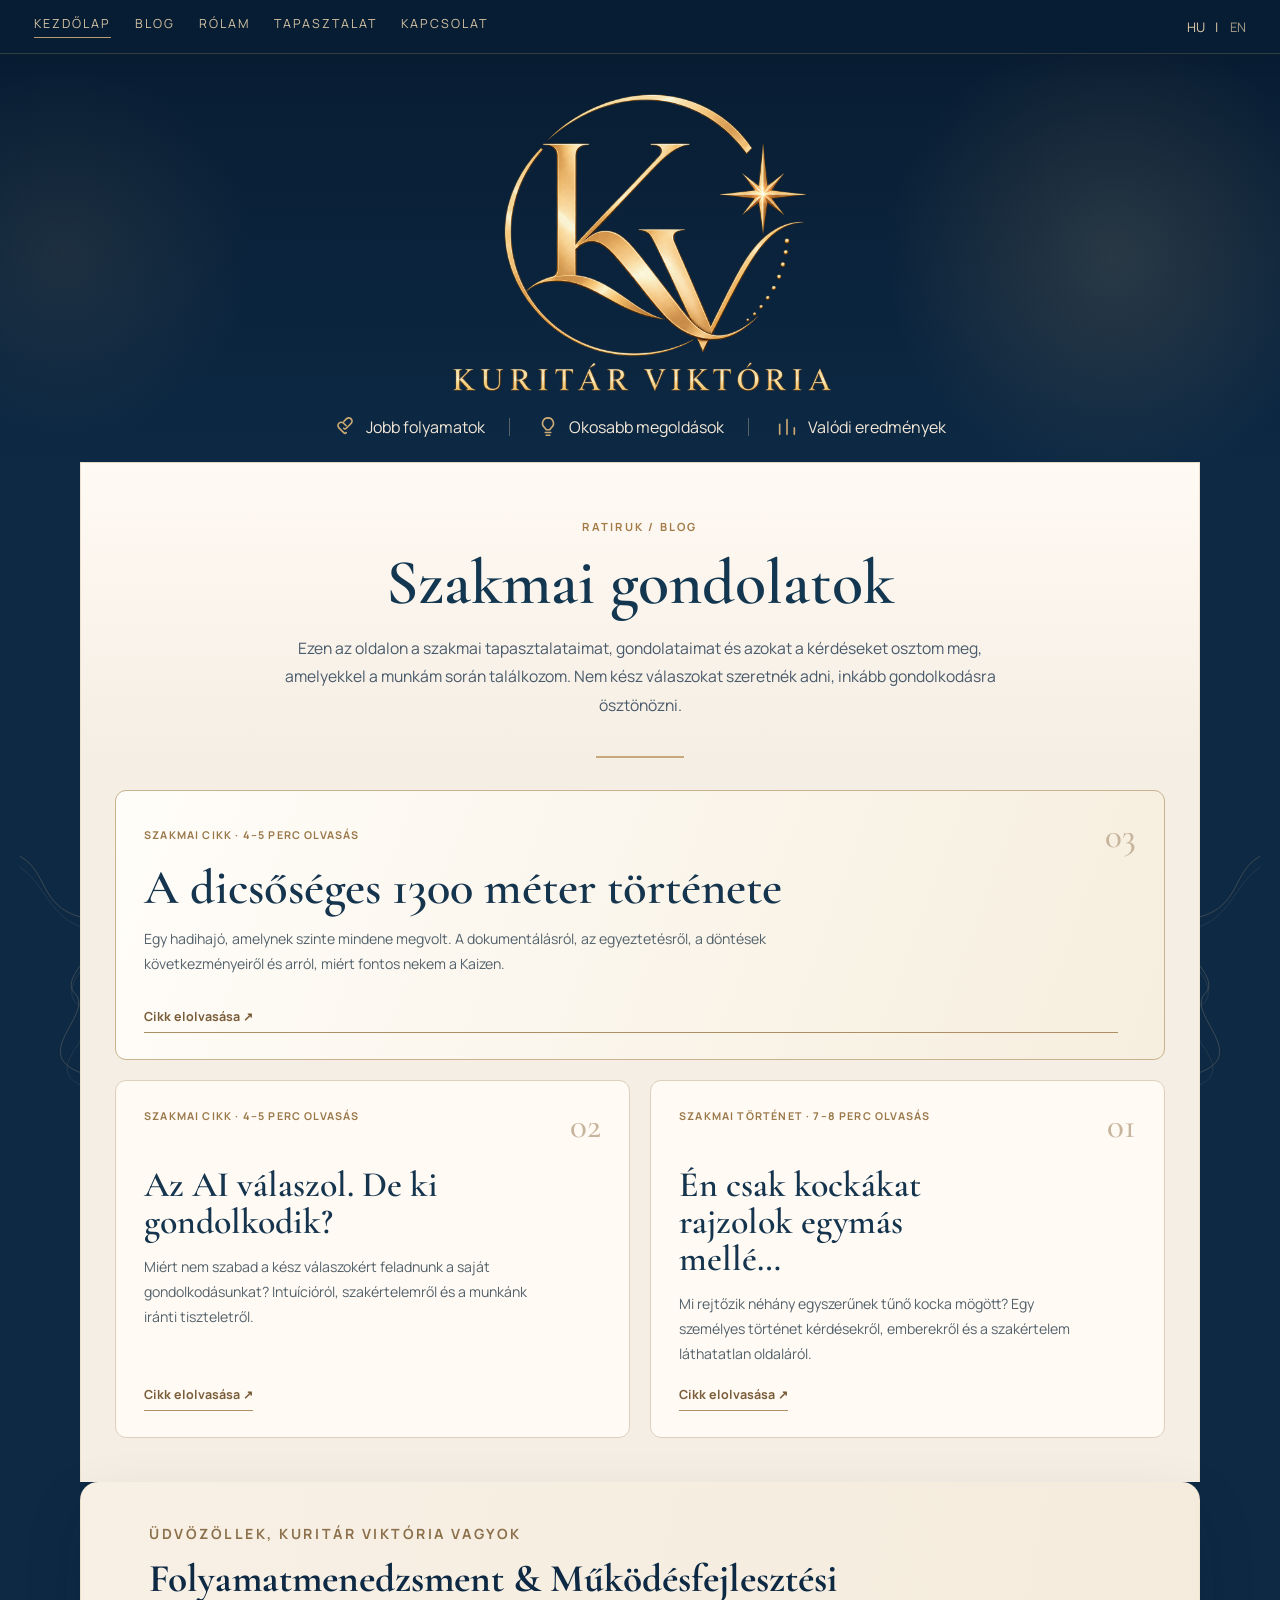
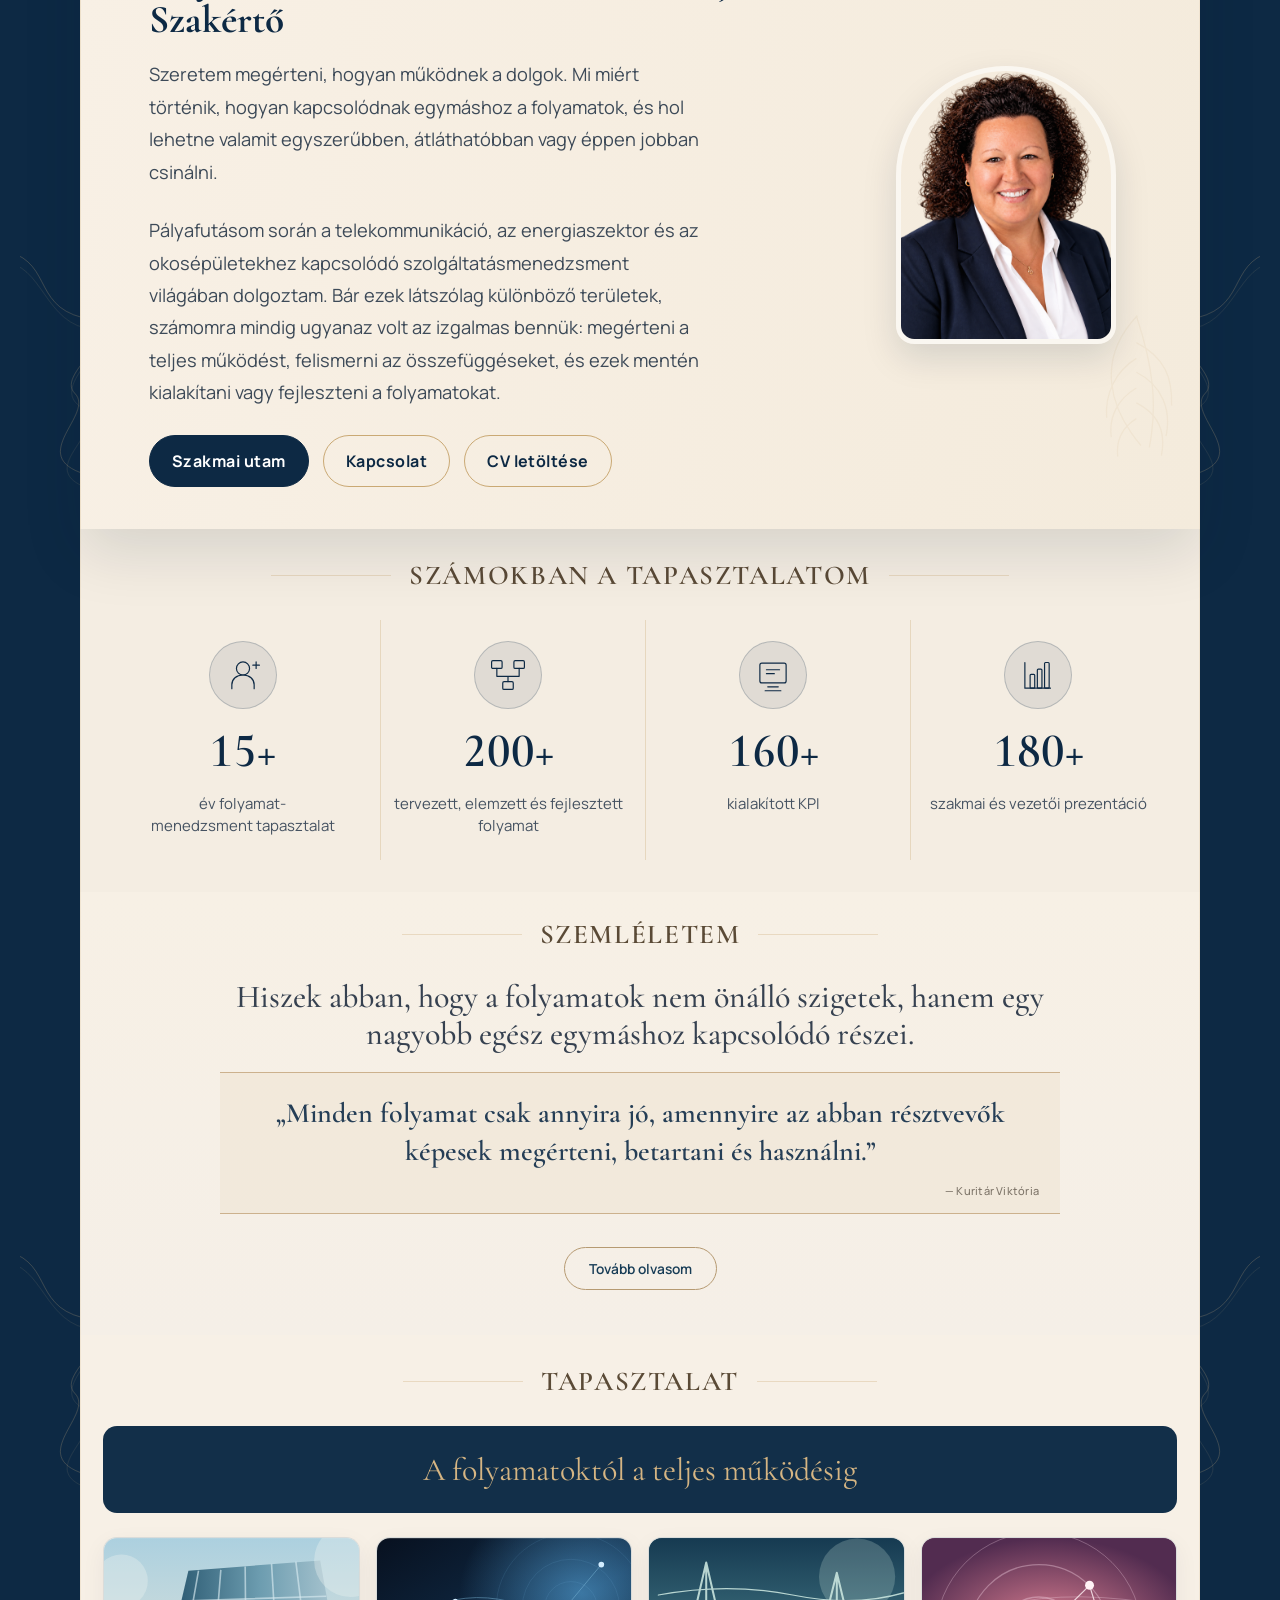
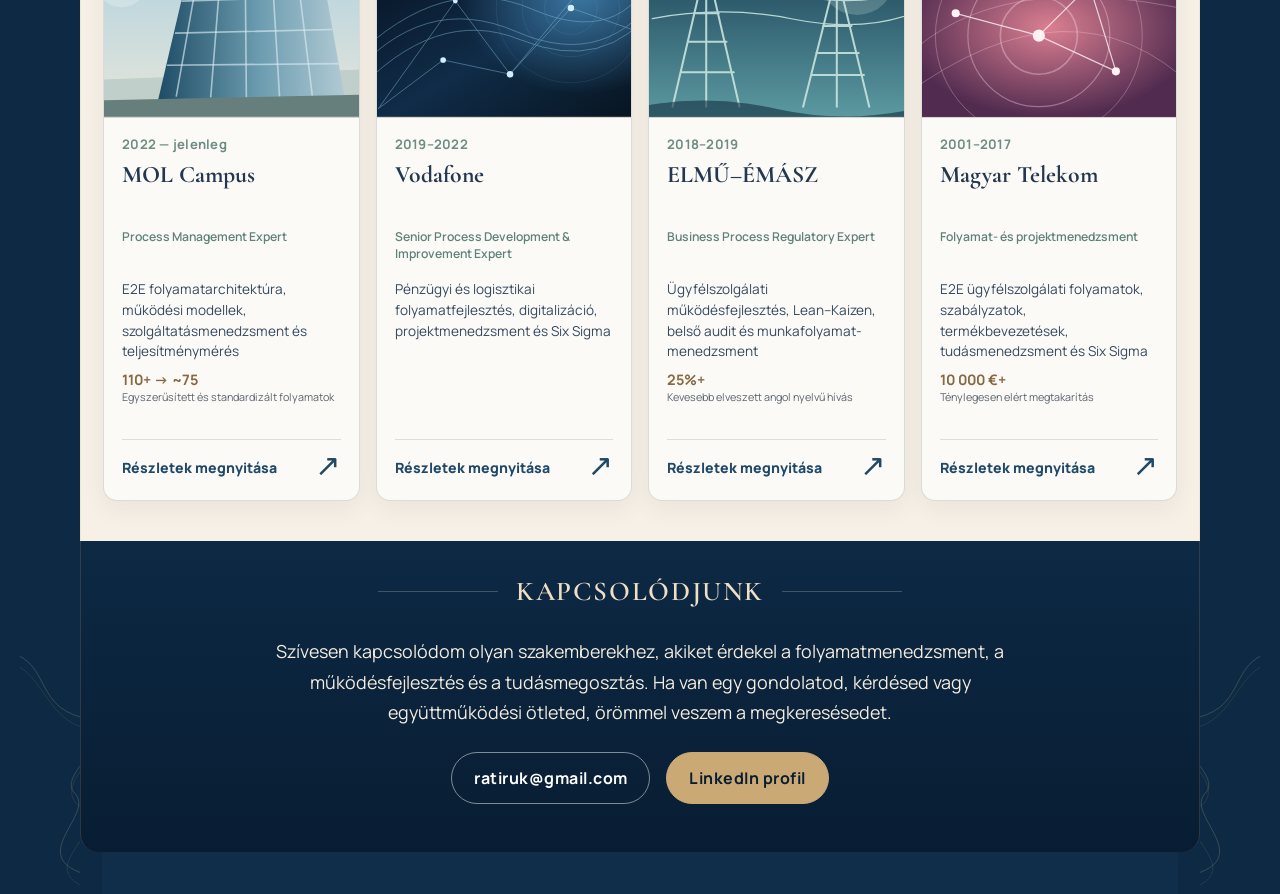
==== commit d5e7980a: "RATIRUK v29: Vasa cikk HU/EN két képpel, háromcikkes főoldal" ====
--- a/index.html
+++ b/index.html
@@ -14,7 +14,7 @@
   <link rel="preconnect" href="https://fonts.gstatic.com" crossorigin>
   <link href="https://fonts.googleapis.com/css2?family=Cormorant+Garamond:wght@400;500;600;700&family=Manrope:wght@400;500;600;700&family=Allura&display=swap" rel="stylesheet">
   <link rel="stylesheet" href="styles.css">
-  <script defer src="script.js?v=20261121-blog-v27"></script>
+  <script defer src="script.js?v=20261121-vasa-v29"></script>
 <script type="application/ld+json">
 {
   "@context": "https://schema.org",
@@ -90,9 +90,20 @@
         <p class="blog-hub__intro" data-i18n="blogText">Ezen az oldalon a szakmai tapasztalataimat, gondolataimat és azokat a kérdéseket osztom meg, amelyekkel a munkám során találkozom. Nem kész válaszokat szeretnék adni, inkább gondolkodásra ösztönözni.</p>
       </div>
       <div class="blog-hub__articles">
-        <article class="blog-article blog-article--latest">
+        <article class="blog-article blog-article--latest blog-article--featured">
           <div class="blog-article__topline">
-            <span class="blog-article__label" data-i18n="article2Meta">LEGFRISSEBB CIKK · 4–5 PERC OLVASÁS</span>
+            <span class="blog-article__label" data-i18n="article3Meta">LEGFRISSEBB CIKK · 4–5 PERC OLVASÁS</span>
+            <span class="blog-article__number" aria-hidden="true">03</span>
+          </div>
+          <div class="blog-article__main">
+            <h3 data-i18n="article3Title">A dicsőséges 1300 méter története</h3>
+            <p data-i18n="article3Excerpt">Egy hadihajó, amelynek szinte mindene megvolt. A dokumentálásról, az egyeztetésről, a döntések következményeiről és arról, miért fontos nekem a Kaizen.</p>
+          </div>
+          <a class="blog-article__link" href="cikkek/a-dicsoseges-1300-meter-tortenete/" data-article-link-vasa data-i18n="articleOpen">Cikk elolvasása ↗</a>
+        </article>
+        <article class="blog-article blog-article--story">
+          <div class="blog-article__topline">
+            <span class="blog-article__label" data-i18n="article2Meta">SZAKMAI CIKK · 4–5 PERC OLVASÁS</span>
             <span class="blog-article__number" aria-hidden="true">02</span>
           </div>
           <div class="blog-article__main">
--- a/styles.css
+++ b/styles.css
@@ -321,3 +321,13 @@
 @media(max-width:800px){.blog-hub__articles{padding:24px 20px 6px;gap:14px}.blog-article{padding:22px 20px;min-height:345px}.blog-hub__heading{padding:39px 20px 36px}}
 @media(max-width:650px){.blog-hub__articles{grid-template-columns:1fr;padding:18px 16px 4px;gap:14px}.blog-article{min-height:0;padding:23px 21px 24px}.blog-article__topline{margin-bottom:12px}.blog-article h3{font-size:2.15rem}.blog-hub__intro{font-size:.92rem;line-height:1.75}.blog-hub{padding-bottom:26px}}
 @media(prefers-reduced-motion:reduce){.blog-article{transition:none}.blog-article:hover{transform:none}}
+
+
+/* v28: third article as full-width feature, with prior articles below */
+.blog-article--featured{grid-column:1/-1;min-height:245px;background:linear-gradient(110deg,#fffdf9 0%,#f6eede 100%);border-color:#c9b28d;display:grid;grid-template-columns:1fr auto;align-items:stretch;column-gap:18px}
+.blog-article--featured .blog-article__topline{grid-column:1/-1;align-items:center;margin-bottom:10px}
+.blog-article--featured .blog-article__main{grid-column:1;grid-row:2}
+.blog-article--featured .blog-article__main h3{font-size:clamp(2.15rem,3.8vw,3.4rem);max-width:30ch}
+.blog-article--featured .blog-article__main p{max-width:73ch}
+.blog-article--featured .blog-article__link{grid-column:1;grid-row:3;margin-top:12px}
+@media(max-width:650px){.blog-article--featured{display:flex;min-height:0}.blog-article--featured .blog-article__main h3{font-size:2.15rem}}
